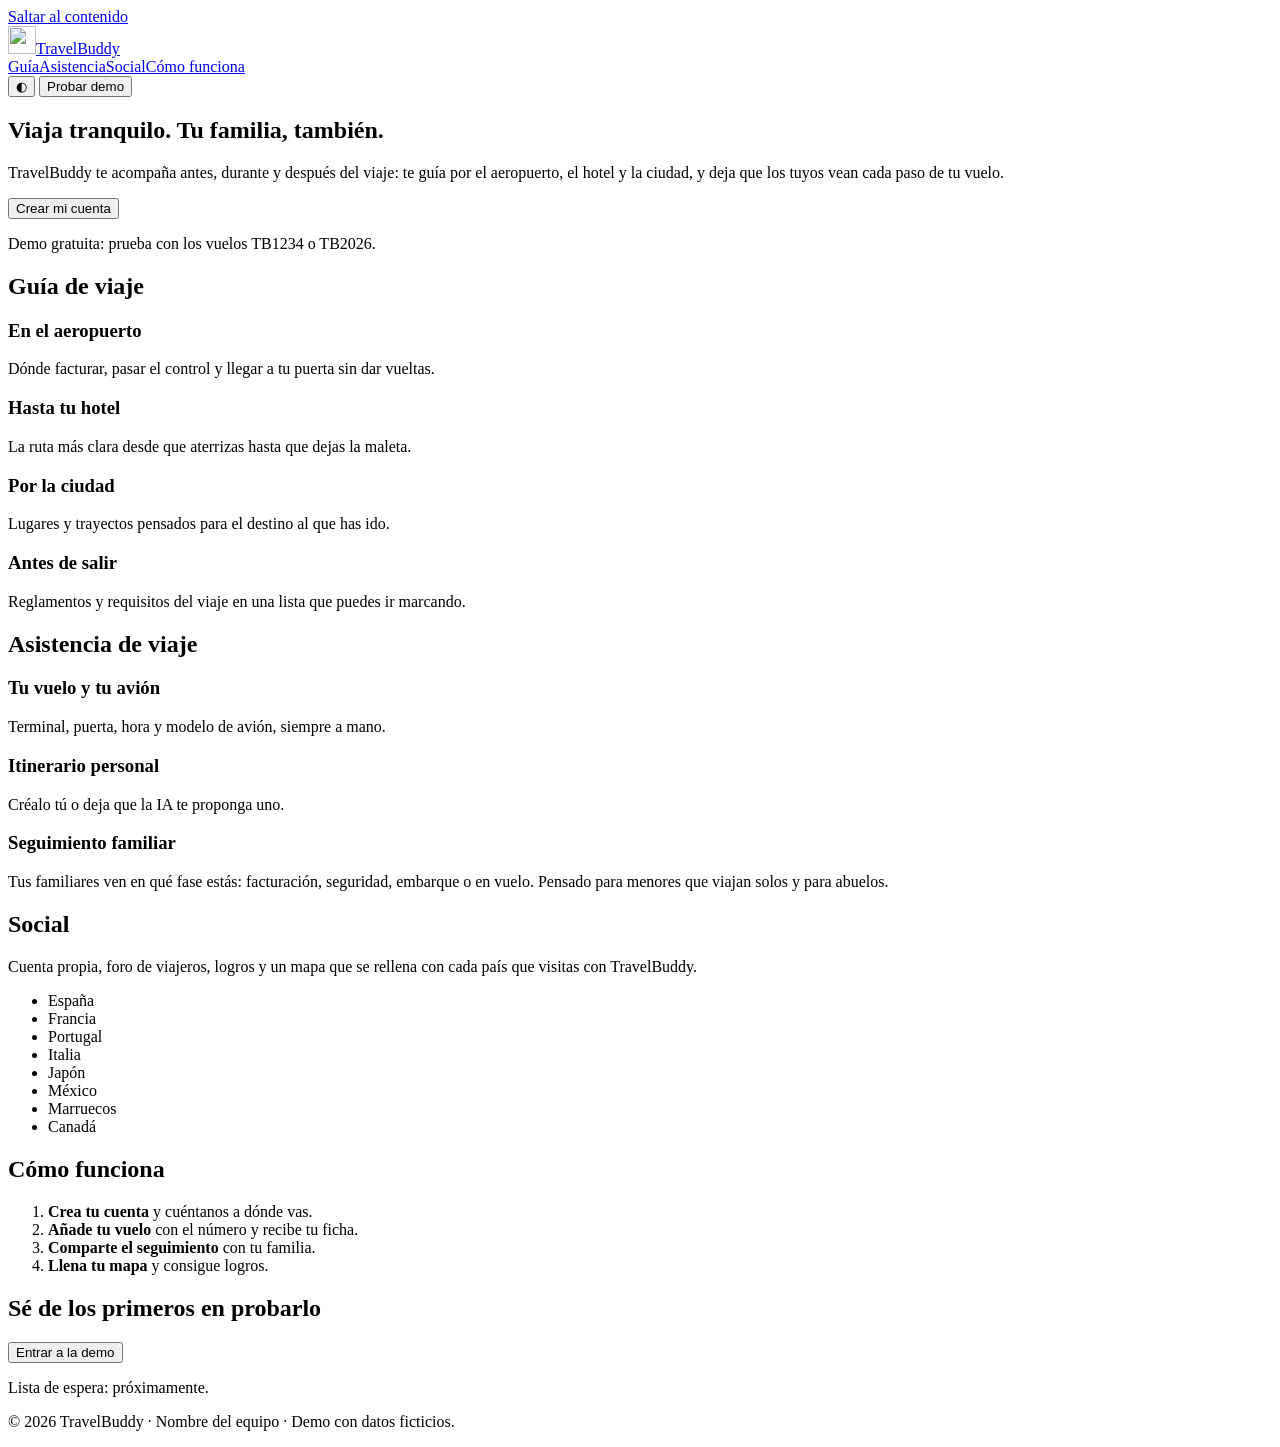
==== index.html @ 68ec6771 "Add files via upload" ====
<!DOCTYPE html>
<html lang="es">
<head>
<meta charset="utf-8">
<meta name="viewport" content="width=device-width, initial-scale=1">
<title>TravelBuddy · Tu asistente de viaje</title>
<meta name="description" content="TravelBuddy te guía en el aeropuerto, el hotel y la ciudad, y deja a tu familia seguir tu viaje en tiempo real.">
<meta property="og:title" content="TravelBuddy · Tu asistente de viaje">
<meta property="og:description" content="Guías, asistencia de vuelo, seguimiento familiar y una comunidad de viajeros.">
<meta property="og:type" content="website">
<!-- PROVISIONAL: añade og:image y og:url cuando tengas dominio -->
<link rel="icon" href="assets/favicon.svg" type="image/svg+xml">
<link rel="preconnect" href="https://fonts.googleapis.com">
<link rel="preconnect" href="https://fonts.gstatic.com" crossorigin>
<link href="https://fonts.googleapis.com/css2?family=Bricolage+Grotesque:wght@600;800&family=Figtree:wght@400;600&display=swap" rel="stylesheet">
<script>/* Tema antes de pintar: evita parpadeo */
(function(){var t;try{t=localStorage.getItem('tb_theme')}catch(e){}
if(!t)t=matchMedia('(prefers-color-scheme: dark)').matches?'dark':'light';
document.documentElement.dataset.theme=t})();</script>
<link rel="stylesheet" href="css/styles.css">
</head>
<body>
<a class="skip" href="#contenido">Saltar al contenido</a>
<header class="top">
  <a class="logo" href="#inicio" aria-label="TravelBuddy, inicio"><img src="assets/favicon.svg" alt="" width="28" height="28">TravelBuddy</a>
  <nav aria-label="Principal">
    <a href="#guia">Guía</a><a href="#asistencia">Asistencia</a><a href="#social">Social</a><a href="#como">Cómo funciona</a>
  </nav>
  <div class="tools">
    <button id="themeBtn" class="icon" type="button" aria-label="Cambiar a modo oscuro">◐</button>
    <button class="btn sm" type="button" data-open-app>Probar demo</button>
  </div>
</header>

<main id="contenido">
<!-- ============ LANDING ============ -->
<div id="landing">
  <section id="inicio" class="hero">
    <h1>Viaja tranquilo. <span class="prov" title="PROVISIONAL: sustituir eslogan">Tu familia, también.</span></h1>
    <p>TravelBuddy te acompaña antes, durante y después del viaje: te guía por el aeropuerto, el hotel y la ciudad, y deja que los tuyos vean cada paso de tu vuelo.</p>
    <button class="btn" type="button" data-open-app>Crear mi cuenta</button>
    <p class="note">Demo gratuita: prueba con los vuelos TB1234 o TB2026.</p>
  </section>

  <section id="guia" class="sec">
    <h2>Guía de viaje</h2>
    <div class="grid">
      <article><h3>En el aeropuerto</h3><p>Dónde facturar, pasar el control y llegar a tu puerta sin dar vueltas.</p></article>
      <article><h3>Hasta tu hotel</h3><p>La ruta más clara desde que aterrizas hasta que dejas la maleta.</p></article>
      <article><h3>Por la ciudad</h3><p>Lugares y trayectos pensados para el destino al que has ido.</p></article>
      <article><h3>Antes de salir</h3><p>Reglamentos y requisitos del viaje en una lista que puedes ir marcando.</p></article>
    </div>
  </section>

  <section id="asistencia" class="sec alt">
    <h2>Asistencia de viaje</h2>
    <div class="grid">
      <article><h3>Tu vuelo y tu avión</h3><p>Terminal, puerta, hora y modelo de avión, siempre a mano.</p></article>
      <article><h3>Itinerario personal</h3><p>Créalo tú o deja que la IA te proponga uno.</p></article>
      <article class="feat"><h3>Seguimiento familiar</h3><p>Tus familiares ven en qué fase estás: facturación, seguridad, embarque o en vuelo. Pensado para menores que viajan solos y para abuelos.</p></article>
    </div>
  </section>

  <section id="social" class="sec">
    <h2>Social</h2>
    <p class="lead">Cuenta propia, foro de viajeros, logros y un mapa que se rellena con cada país que visitas con TravelBuddy.</p>
    <ul class="map" aria-label="Vista previa del mapa de países visitados">
      <li class="on">España</li><li class="on">Francia</li><li class="on">Portugal</li><li>Italia</li><li>Japón</li><li>México</li><li>Marruecos</li><li>Canadá</li>
    </ul>
  </section>

  <section id="como" class="sec alt">
    <h2>Cómo funciona</h2>
    <ol class="steps">
      <li><b>Crea tu cuenta</b> y cuéntanos a dónde vas.</li>
      <li><b>Añade tu vuelo</b> con el número y recibe tu ficha.</li>
      <li><b>Comparte el seguimiento</b> con tu familia.</li>
      <li><b>Llena tu mapa</b> y consigue logros.</li>
    </ol>
  </section>

  <section class="sec cta">
    <h2>Sé de los primeros en probarlo</h2>
    <button class="btn" type="button" data-open-app>Entrar a la demo</button>
    <p class="note"><!-- PROVISIONAL: enlace a lista de espera -->Lista de espera: próximamente.</p>
  </section>
</div>

<!-- ============ DEMO APP ============ -->
<div id="app" hidden>
  <section id="auth" class="card narrow" aria-labelledby="authT">
    <h2 id="authT">Tu cuenta TravelBuddy</h2>
    <p class="warn" role="note">Demo: no uses contraseñas reales.</p>
    <div class="tabs" role="tablist">
      <button role="tab" id="tabReg" aria-selected="true" aria-controls="formReg">Registrarme</button>
      <button role="tab" id="tabLog" aria-selected="false" aria-controls="formLog" tabindex="-1">Iniciar sesión</button>
    </div>
    <form id="formReg" role="tabpanel" aria-labelledby="tabReg" novalidate>
      <label>Nombre<input name="name" autocomplete="name" required></label><small class="err" data-for="name"></small>
      <label>Correo<input name="email" type="email" autocomplete="email" required></label><small class="err" data-for="email"></small>
      <label>Contraseña (mín. 8)<input name="pass" type="password" autocomplete="new-password" required></label><small class="err" data-for="pass"></small>
      <label>Repite la contraseña<input name="pass2" type="password" autocomplete="new-password" required></label><small class="err" data-for="pass2"></small>
      <button class="btn" type="submit">Crear cuenta</button>
    </form>
    <form id="formLog" role="tabpanel" aria-labelledby="tabLog" hidden novalidate>
      <label>Correo<input name="email" type="email" autocomplete="email" required></label>
      <label>Contraseña<input name="pass" type="password" autocomplete="current-password" required></label>
      <small class="err" data-for="login" role="alert"></small>
      <button class="btn" type="submit">Entrar</button>
    </form>
  </section>

  <section id="dash" hidden aria-labelledby="hola">
    <h2 id="hola"></h2>
    <div class="tabs menu" role="tablist" aria-label="Menú principal">
      <button role="tab" aria-selected="true" data-p="guia">Guía de viaje</button>
      <button role="tab" aria-selected="false" data-p="asist">Asistencia</button>
      <button role="tab" aria-selected="false" data-p="soc">Social</button>
      <button role="tab" aria-selected="false" data-p="perf">Perfil</button>
    </div>

    <div class="card" data-panel="guia">
      <h3>Antes de salir</h3>
      <ul class="check">
        <li><label><input type="checkbox"> DNI o pasaporte en vigor</label></li>
        <li><label><input type="checkbox"> Revisar requisitos de entrada del destino</label></li>
        <li><label><input type="checkbox"> Tarjeta de embarque descargada</label></li>
        <li><label><input type="checkbox"> Líquidos en bolsa transparente (máx. 100 ml)</label></li>
      </ul>
      <p class="note">Guías de aeropuerto, hotel y ciudad: disponibles al añadir un vuelo.</p>
    </div>

    <div class="card" data-panel="asist" hidden>
      <h3>Introduce tu número de vuelo</h3>
      <form id="flightForm" class="inline" novalidate>
        <input id="flightNo" aria-label="Número de vuelo" placeholder="TB1234" autocomplete="off">
        <button class="btn" type="submit">Buscar</button>
      </form>
      <p class="note">Vuelo de demostración, datos ficticios.</p>
      <p id="flightErr" class="err" role="alert"></p>
      <div id="flightOut" hidden aria-live="polite">
        <div class="ficha" id="ficha"></div>
        <h4>Seguimiento en tiempo real (simulado)</h4>
        <ol class="timeline" id="timeline"></ol>
        <p id="family" class="feat-msg"></p>
        <h4>Itinerario</h4>
        <div class="inline"><button class="btn sm" id="aiBtn" type="button">Generar con IA (simulado)</button></div>
        <ul id="itin"></ul>
        <form id="itinForm" class="inline"><input id="itinIn" aria-label="Añadir actividad" placeholder="Añadir actividad a mano"><button class="btn sm" type="submit">Añadir</button></form>
      </div>
    </div>

    <div class="card" data-panel="soc" hidden>
      <h3>Logros</h3><ul id="ach"></ul>
      <h3>Tu mapa</h3><ul class="map" id="myMap"></ul>
      <p class="note">El foro estará disponible en la versión completa.</p>
    </div>

    <div class="card" data-panel="perf" hidden>
      <h3>Perfil</h3><p id="perfInfo"></p>
      <div class="inline"><button class="btn sm" id="tutAgain" type="button">Ver tutorial de nuevo</button><button class="btn sm ghost" id="logout" type="button">Cerrar sesión</button></div>
    </div>
  </section>
</div>
</main>

<dialog id="tut" aria-labelledby="tutT">
  <h2 id="tutT"></h2><p id="tutP"></p>
  <p class="note" id="tutProg" aria-live="polite"></p>
  <div class="inline"><button class="btn sm ghost" id="tutSkip" type="button">Saltar</button><button class="btn sm ghost" id="tutPrev" type="button">Anterior</button><button class="btn sm" id="tutNext" type="button">Siguiente</button></div>
</dialog>

<footer class="foot"><p>© 2026 TravelBuddy · <!-- PROVISIONAL --><span class="prov">Nombre del equipo</span> · Demo con datos ficticios.</p></footer>
<script src="js/flights.js"></script>
<script src="js/main.js"></script>
</body>
</html>
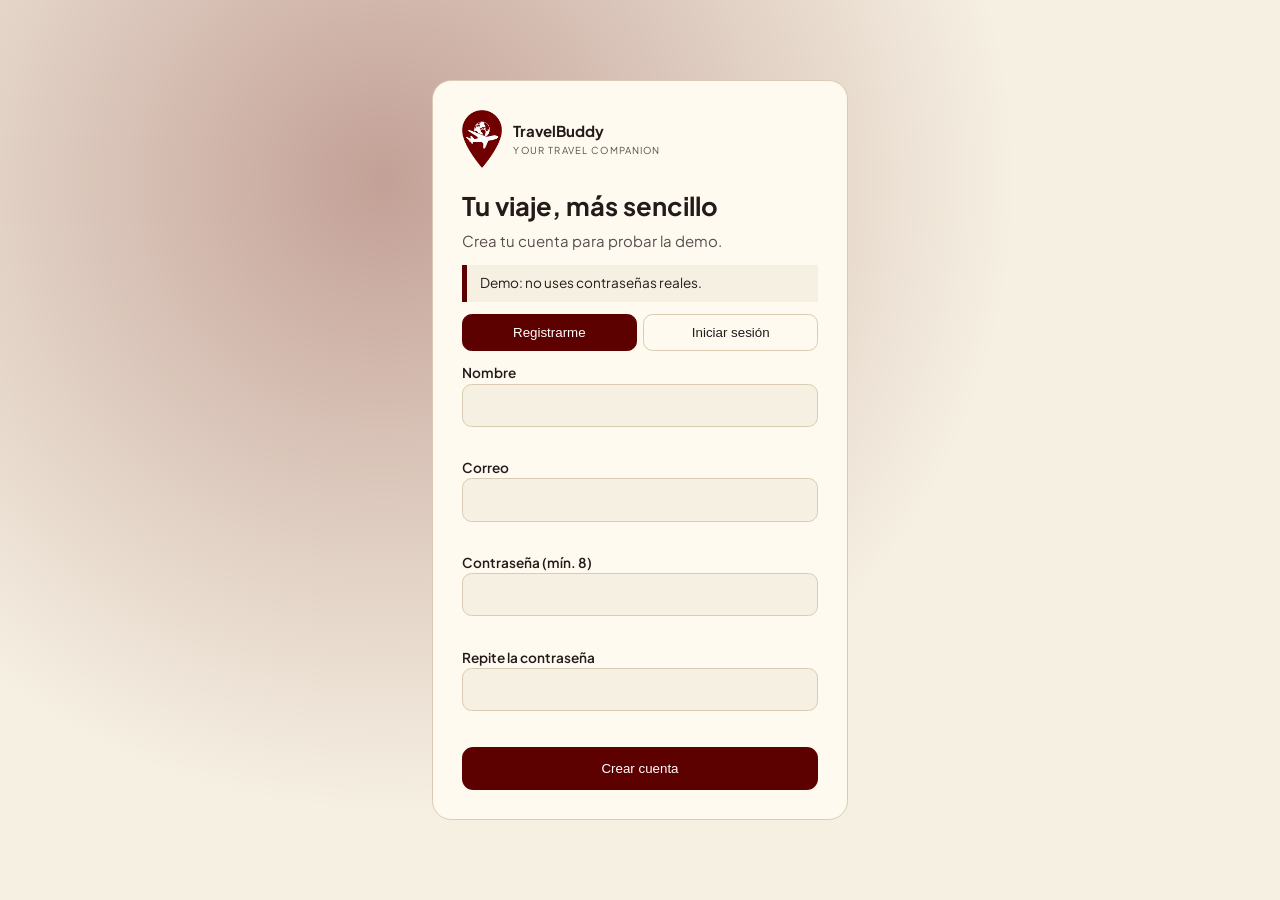
==== commit f8a9d3e6: "Add files via upload" ====
--- a/index.html
+++ b/index.html
@@ -3,174 +3,146 @@
 <head>
 <meta charset="utf-8">
 <meta name="viewport" content="width=device-width, initial-scale=1">
-<title>TravelBuddy · Tu asistente de viaje</title>
-<meta name="description" content="TravelBuddy te guía en el aeropuerto, el hotel y la ciudad, y deja a tu familia seguir tu viaje en tiempo real.">
-<meta property="og:title" content="TravelBuddy · Tu asistente de viaje">
-<meta property="og:description" content="Guías, asistencia de vuelo, seguimiento familiar y una comunidad de viajeros.">
+<title>TravelBuddy · Your travel companion</title>
+<meta name="description" content="TravelBuddy: guías, asistencia de vuelo, seguimiento familiar y comunidad de viajeros.">
+<meta property="og:title" content="TravelBuddy · Your travel companion">
+<meta property="og:description" content="Tu asistente de viaje: desde el aeropuerto hasta tu destino.">
 <meta property="og:type" content="website">
-<!-- PROVISIONAL: añade og:image y og:url cuando tengas dominio -->
-<link rel="icon" href="assets/favicon.svg" type="image/svg+xml">
-<link rel="preconnect" href="https://fonts.googleapis.com">
-<link rel="preconnect" href="https://fonts.gstatic.com" crossorigin>
-<link href="https://fonts.googleapis.com/css2?family=Bricolage+Grotesque:wght@600;800&family=Figtree:wght@400;600&display=swap" rel="stylesheet">
-<script>/* Tema antes de pintar: evita parpadeo */
-(function(){var t;try{t=localStorage.getItem('tb_theme')}catch(e){}
-if(!t)t=matchMedia('(prefers-color-scheme: dark)').matches?'dark':'light';
+<!-- PROVISIONAL: añade og:image y og:url cuando tengáis dominio -->
+<link rel="icon" href="assets/logo.png" type="image/png">
+<link rel="preconnect" href="https://fonts.googleapis.com"><link rel="preconnect" href="https://fonts.gstatic.com" crossorigin>
+<link href="https://fonts.googleapis.com/css2?family=Plus+Jakarta+Sans:wght@400;600;800&display=swap" rel="stylesheet">
+<script>(function(){var t;try{t=localStorage.getItem('tb_theme')}catch(e){}
+if(!t)t=matchMedia('(prefers-color-scheme: light)').matches?'light':'dark';
 document.documentElement.dataset.theme=t})();</script>
 <link rel="stylesheet" href="css/styles.css">
 </head>
 <body>
-<a class="skip" href="#contenido">Saltar al contenido</a>
-<header class="top">
-  <a class="logo" href="#inicio" aria-label="TravelBuddy, inicio"><img src="assets/favicon.svg" alt="" width="28" height="28">TravelBuddy</a>
-  <nav aria-label="Principal">
-    <a href="#guia">Guía</a><a href="#asistencia">Asistencia</a><a href="#social">Social</a><a href="#como">Cómo funciona</a>
-  </nav>
-  <div class="tools">
-    <button id="themeBtn" class="icon" type="button" aria-label="Cambiar a modo oscuro">◐</button>
-    <button class="btn sm" type="button" data-open-app>Probar demo</button>
-  </div>
-</header>
+<a class="skip" href="#main">Saltar al contenido</a>
 
-<main id="contenido">
-<!-- ============ LANDING ============ -->
-<div id="landing">
-  <section id="inicio" class="hero">
-    <h1>Viaja tranquilo. <span class="prov" title="PROVISIONAL: sustituir eslogan">Tu familia, también.</span></h1>
-    <p>TravelBuddy te acompaña antes, durante y después del viaje: te guía por el aeropuerto, el hotel y la ciudad, y deja que los tuyos vean cada paso de tu vuelo.</p>
-    <button class="btn" type="button" data-open-app>Crear mi cuenta</button>
-    <p class="note">Demo gratuita: prueba con los vuelos TB1234 o TB2026.</p>
-  </section>
-
-  <section id="guia" class="sec">
-    <h2>Guía de viaje</h2>
-    <div class="grid">
-      <article><h3>En el aeropuerto</h3><p>Dónde facturar, pasar el control y llegar a tu puerta sin dar vueltas.</p></article>
-      <article><h3>Hasta tu hotel</h3><p>La ruta más clara desde que aterrizas hasta que dejas la maleta.</p></article>
-      <article><h3>Por la ciudad</h3><p>Lugares y trayectos pensados para el destino al que has ido.</p></article>
-      <article><h3>Antes de salir</h3><p>Reglamentos y requisitos del viaje en una lista que puedes ir marcando.</p></article>
+<!-- ====== ACCESO ====== -->
+<div id="auth" class="authwrap">
+  <section class="authbox" aria-labelledby="authT">
+    <div class="brand"><img class="logo-img" src="assets/logo.png" alt="Logo de TravelBuddy" width="34" height="48"><div><b>TravelBuddy</b><small>YOUR TRAVEL COMPANION</small></div></div>
+    <h1 id="authT">Tu viaje, más sencillo</h1>
+    <p class="muted">Crea tu cuenta para probar la demo.</p>
+    <p class="warn" role="note">Demo: no uses contraseñas reales.</p>
+    <div class="tabs" role="tablist">
+      <button role="tab" id="tabReg" aria-selected="true">Registrarme</button>
+      <button role="tab" id="tabLog" aria-selected="false" tabindex="-1">Iniciar sesión</button>
     </div>
-  </section>
-
-  <section id="asistencia" class="sec alt">
-    <h2>Asistencia de viaje</h2>
-    <div class="grid">
-      <article><h3>Tu vuelo y tu avión</h3><p>Terminal, puerta, hora y modelo de avión, siempre a mano.</p></article>
-      <article><h3>Itinerario personal</h3><p>Créalo tú o deja que la IA te proponga uno.</p></article>
-      <article class="feat"><h3>Seguimiento familiar</h3><p>Tus familiares ven en qué fase estás: facturación, seguridad, embarque o en vuelo. Pensado para menores que viajan solos y para abuelos.</p></article>
-    </div>
-  </section>
-
-  <section id="social" class="sec">
-    <h2>Social</h2>
-    <p class="lead">Cuenta propia, foro de viajeros, logros y un mapa que se rellena con cada país que visitas con TravelBuddy.</p>
-    <ul class="map" aria-label="Vista previa del mapa de países visitados">
-      <li class="on">España</li><li class="on">Francia</li><li class="on">Portugal</li><li>Italia</li><li>Japón</li><li>México</li><li>Marruecos</li><li>Canadá</li>
-    </ul>
-  </section>
-
-  <section id="como" class="sec alt">
-    <h2>Cómo funciona</h2>
-    <ol class="steps">
-      <li><b>Crea tu cuenta</b> y cuéntanos a dónde vas.</li>
-      <li><b>Añade tu vuelo</b> con el número y recibe tu ficha.</li>
-      <li><b>Comparte el seguimiento</b> con tu familia.</li>
-      <li><b>Llena tu mapa</b> y consigue logros.</li>
-    </ol>
-  </section>
-
-  <section class="sec cta">
-    <h2>Sé de los primeros en probarlo</h2>
-    <button class="btn" type="button" data-open-app>Entrar a la demo</button>
-    <p class="note"><!-- PROVISIONAL: enlace a lista de espera -->Lista de espera: próximamente.</p>
+    <form id="formReg" novalidate>
+      <label>Nombre<input name="name" autocomplete="name"></label><small class="err" data-for="name"></small>
+      <label>Correo<input name="email" type="email" autocomplete="email"></label><small class="err" data-for="email"></small>
+      <label>Contraseña (mín. 8)<input name="pass" type="password" autocomplete="new-password"></label><small class="err" data-for="pass"></small>
+      <label>Repite la contraseña<input name="pass2" type="password" autocomplete="new-password"></label><small class="err" data-for="pass2"></small>
+      <button class="btn full" type="submit">Crear cuenta</button>
+    </form>
+    <form id="formLog" hidden novalidate>
+      <label>Correo<input name="email" type="email" autocomplete="email"></label>
+      <label>Contraseña<input name="pass" type="password" autocomplete="current-password"></label>
+      <small class="err" data-for="login" role="alert"></small>
+      <button class="btn full" type="submit">Entrar</button>
+    </form>
   </section>
 </div>
 
-<!-- ============ DEMO APP ============ -->
-<div id="app" hidden>
-  <section id="auth" class="card narrow" aria-labelledby="authT">
-    <h2 id="authT">Tu cuenta TravelBuddy</h2>
-    <p class="warn" role="note">Demo: no uses contraseñas reales.</p>
-    <div class="tabs" role="tablist">
-      <button role="tab" id="tabReg" aria-selected="true" aria-controls="formReg">Registrarme</button>
-      <button role="tab" id="tabLog" aria-selected="false" aria-controls="formLog" tabindex="-1">Iniciar sesión</button>
-    </div>
-    <form id="formReg" role="tabpanel" aria-labelledby="tabReg" novalidate>
-      <label>Nombre<input name="name" autocomplete="name" required></label><small class="err" data-for="name"></small>
-      <label>Correo<input name="email" type="email" autocomplete="email" required></label><small class="err" data-for="email"></small>
-      <label>Contraseña (mín. 8)<input name="pass" type="password" autocomplete="new-password" required></label><small class="err" data-for="pass"></small>
-      <label>Repite la contraseña<input name="pass2" type="password" autocomplete="new-password" required></label><small class="err" data-for="pass2"></small>
-      <button class="btn" type="submit">Crear cuenta</button>
-    </form>
-    <form id="formLog" role="tabpanel" aria-labelledby="tabLog" hidden novalidate>
-      <label>Correo<input name="email" type="email" autocomplete="email" required></label>
-      <label>Contraseña<input name="pass" type="password" autocomplete="current-password" required></label>
-      <small class="err" data-for="login" role="alert"></small>
-      <button class="btn" type="submit">Entrar</button>
-    </form>
-  </section>
+<!-- ====== APP ====== -->
+<div id="shell" class="shell" hidden>
+  <aside class="side">
+    <div class="brand"><img class="logo-img" src="assets/logo.png" alt="Logo de TravelBuddy" width="34" height="48"><div><b>TravelBuddy</b><small>YOUR TRAVEL COMPANION</small></div></div>
+    <nav aria-label="Menú principal">
+      <button data-go="home" class="on">⌂ Inicio</button>
+      <button data-go="guia">✦ Guía</button>
+      <button data-go="viaje">✈ Mi viaje</button>
+      <button data-go="social">♧ Social</button>
+      <button data-go="perfil">◉ Perfil</button>
+    </nav>
+    <div class="sidecard"><span class="big">✦</span><b>Tu viaje, más sencillo</b><p>Guías, asistencia y experiencias para disfrutar cada destino.</p></div>
+  </aside>
 
-  <section id="dash" hidden aria-labelledby="hola">
-    <h2 id="hola"></h2>
-    <div class="tabs menu" role="tablist" aria-label="Menú principal">
-      <button role="tab" aria-selected="true" data-p="guia">Guía de viaje</button>
-      <button role="tab" aria-selected="false" data-p="asist">Asistencia</button>
-      <button role="tab" aria-selected="false" data-p="soc">Social</button>
-      <button role="tab" aria-selected="false" data-p="perf">Perfil</button>
-    </div>
+  <main id="main" class="main">
+    <header class="bar">
+      <div><small class="kicker">TU COMPAÑERO DE VIAJE</small><h1 id="hola">Hola, viajero</h1><p class="muted">Todo lo que necesitas para tu próximo viaje, en un solo lugar.</p></div>
+      <div class="tools"><button id="themeBtn" class="sq" type="button" aria-label="Cambiar tema">◐</button><span id="avatar" class="avatar" aria-hidden="true">TB</span></div>
+    </header>
 
-    <div class="card" data-panel="guia">
-      <h3>Antes de salir</h3>
-      <ul class="check">
-        <li><label><input type="checkbox"> DNI o pasaporte en vigor</label></li>
-        <li><label><input type="checkbox"> Revisar requisitos de entrada del destino</label></li>
-        <li><label><input type="checkbox"> Tarjeta de embarque descargada</label></li>
-        <li><label><input type="checkbox"> Líquidos en bolsa transparente (máx. 100 ml)</label></li>
-      </ul>
-      <p class="note">Guías de aeropuerto, hotel y ciudad: disponibles al añadir un vuelo.</p>
-    </div>
+    <section data-page="home">
+      <div class="hero">
+        <div class="hero-t">
+          <span class="chip">✦ DESCUBRE TRAVELBUDDY</span>
+          <h2>Tu próximo viaje empieza aquí.</h2>
+          <p>Organiza, descubre y disfruta. Te acompañamos en cada etapa de tu aventura, desde el aeropuerto hasta tu destino.</p>
+          <div class="row"><button class="btn white" data-go="guia">Explorar guía →</button><button class="btn outline" data-go="viaje">Ver mi viaje</button></div>
+        </div>
+        <div class="hero-img" role="img" aria-label="Ilustración de un destino de viaje"><span class="tag">PARÍS · FRANCIA</span></div>
+      </div>
+      <h3 class="sub">Explora TravelBuddy</h3><p class="muted">Todo lo que necesitas para viajar con tranquilidad.</p>
+      <div class="cards4">
+        <button class="mini" data-go="guia"><i>✦</i><b>Guía de viaje <em>↗</em></b><span>Aeropuertos, hoteles, documentación y destinos.</span></button>
+        <button class="mini" data-go="viaje"><i>✈</i><b>Asistencia <em>↗</em></b><span>Información de vuelo, avión y seguimiento familiar.</span></button>
+        <button class="mini" data-go="social"><i>♧</i><b>Comunidad <em>↗</em></b><span>Comparte tus experiencias y consigue logros.</span></button>
+        <button class="mini" data-go="perfil"><i>⚙</i><b>Configuración <em>↗</em></b><span>Tu cuenta, el tutorial y el tema de la aplicación.</span></button>
+      </div>
+      <div class="banner"><span class="big">✦</span><div><b>Tu compañero de viaje</b><p>TravelBuddy te acompaña antes, durante y después de cada aventura.</p></div></div>
+    </section>
 
-    <div class="card" data-panel="asist" hidden>
-      <h3>Introduce tu número de vuelo</h3>
-      <form id="flightForm" class="inline" novalidate>
-        <input id="flightNo" aria-label="Número de vuelo" placeholder="TB1234" autocomplete="off">
-        <button class="btn" type="submit">Buscar</button>
-      </form>
-      <p class="note">Vuelo de demostración, datos ficticios.</p>
-      <p id="flightErr" class="err" role="alert"></p>
+    <section data-page="guia" hidden>
+      <div class="cards2">
+        <article class="panel"><h3>Antes de salir</h3><ul class="check">
+          <li><label><input type="checkbox"> DNI o pasaporte en vigor</label></li>
+          <li><label><input type="checkbox"> Requisitos de entrada del destino</label></li>
+          <li><label><input type="checkbox"> Tarjeta de embarque descargada</label></li>
+          <li><label><input type="checkbox"> Líquidos en bolsa transparente (máx. 100 ml)</label></li></ul></article>
+        <article class="panel"><h3>En el aeropuerto</h3><p class="muted">Facturación, control de seguridad y puerta de embarque paso a paso. Añade tu vuelo en <b>Mi viaje</b> para ver tu terminal y puerta.</p></article>
+        <article class="panel"><h3>Hasta tu hotel</h3><p class="muted">La ruta más clara desde que aterrizas hasta que dejas la maleta.</p></article>
+        <article class="panel"><h3>Por la ciudad</h3><p class="muted">Lugares y trayectos pensados para tu destino.</p></article>
+      </div>
+    </section>
+
+    <section data-page="viaje" hidden>
+      <article class="panel">
+        <h3>Introduce tu número de vuelo</h3>
+        <form id="flightForm" class="row" novalidate>
+          <input id="flightNo" aria-label="Número de vuelo" placeholder="Ej.: TB1234" autocomplete="off">
+          <button class="btn" type="submit">Buscar</button>
+        </form>
+        <p class="muted sm">Vuelo de demostración, datos ficticios. Prueba TB1234 o TB2026.</p>
+        <p id="flightErr" class="err" role="alert"></p>
+      </article>
       <div id="flightOut" hidden aria-live="polite">
-        <div class="ficha" id="ficha"></div>
-        <h4>Seguimiento en tiempo real (simulado)</h4>
-        <ol class="timeline" id="timeline"></ol>
-        <p id="family" class="feat-msg"></p>
-        <h4>Itinerario</h4>
-        <div class="inline"><button class="btn sm" id="aiBtn" type="button">Generar con IA (simulado)</button></div>
-        <ul id="itin"></ul>
-        <form id="itinForm" class="inline"><input id="itinIn" aria-label="Añadir actividad" placeholder="Añadir actividad a mano"><button class="btn sm" type="submit">Añadir</button></form>
+        <article class="panel"><div class="ficha" id="ficha"></div></article>
+        <div class="cards2">
+          <article class="panel"><h3>Seguimiento en tiempo real</h3><ol class="timeline" id="timeline"></ol><p id="family" class="famsg"></p></article>
+          <article class="panel"><h3>Itinerario</h3>
+            <div class="row"><button class="btn sm" id="aiBtn" type="button">Generar con IA (simulado)</button></div>
+            <ul id="itin"></ul>
+            <form id="itinForm" class="row"><input id="itinIn" aria-label="Añadir actividad" placeholder="Añadir actividad a mano"><button class="btn sm outline" type="submit">Añadir</button></form></article>
+        </div>
       </div>
-    </div>
+    </section>
 
-    <div class="card" data-panel="soc" hidden>
-      <h3>Logros</h3><ul id="ach"></ul>
-      <h3>Tu mapa</h3><ul class="map" id="myMap"></ul>
-      <p class="note">El foro estará disponible en la versión completa.</p>
-    </div>
+    <section data-page="social" hidden>
+      <div class="cards2">
+        <article class="panel"><h3>Logros</h3><ul id="ach" class="plain"></ul></article>
+        <article class="panel"><h3>Tu mapa de países</h3><ul class="map" id="myMap"></ul></article>
+        <article class="panel"><h3>Foro</h3><p class="muted">Próximamente: comparte consejos con otros viajeros.</p></article>
+      </div>
+    </section>
 
-    <div class="card" data-panel="perf" hidden>
-      <h3>Perfil</h3><p id="perfInfo"></p>
-      <div class="inline"><button class="btn sm" id="tutAgain" type="button">Ver tutorial de nuevo</button><button class="btn sm ghost" id="logout" type="button">Cerrar sesión</button></div>
-    </div>
-  </section>
+    <section data-page="perfil" hidden>
+      <article class="panel"><h3>Tu perfil</h3><p id="perfInfo" class="muted"></p>
+        <div class="row"><button class="btn sm" id="tutAgain" type="button">Ver tutorial de nuevo</button><button class="btn sm outline" id="logout" type="button">Cerrar sesión</button></div></article>
+    </section>
+
+    <footer class="foot">TRAVELBUDDY · YOUR TRAVEL COMPANION · PROTOTIPO DE PRESENTACIÓN · <span class="prov">Nombre del equipo</span></footer>
+  </main>
 </div>
-</main>
 
 <dialog id="tut" aria-labelledby="tutT">
-  <h2 id="tutT"></h2><p id="tutP"></p>
-  <p class="note" id="tutProg" aria-live="polite"></p>
-  <div class="inline"><button class="btn sm ghost" id="tutSkip" type="button">Saltar</button><button class="btn sm ghost" id="tutPrev" type="button">Anterior</button><button class="btn sm" id="tutNext" type="button">Siguiente</button></div>
+  <h2 id="tutT"></h2><p id="tutP"></p><p class="muted sm" id="tutProg" aria-live="polite"></p>
+  <div class="row"><button class="btn sm outline" id="tutSkip" type="button">Saltar</button><button class="btn sm outline" id="tutPrev" type="button">Anterior</button><button class="btn sm" id="tutNext" type="button">Siguiente</button></div>
 </dialog>
-
-<footer class="foot"><p>© 2026 TravelBuddy · <!-- PROVISIONAL --><span class="prov">Nombre del equipo</span> · Demo con datos ficticios.</p></footer>
 <script src="js/flights.js"></script>
 <script src="js/main.js"></script>
 </body>
--- a/css/styles.css
+++ b/css/styles.css
@@ -0,0 +1,80 @@
+/* TravelBuddy · estilo de aplicación de escritorio. Marca: #5d0000 / #223052 */
+:root{--bg:#f6f0e2;--side:#efe7d3;--card:#fffaf0;--line:#d9ccb2;--text:#241a1a;--muted:#5a4e4e;--brand:#5d0000;--brand2:#7a1f2e;--navy:#223052;--accent:#5d0000;--on:#fff}
+[data-theme=dark]{--bg:#0d1427;--side:#101a30;--card:#15213b;--line:#25324f;--text:#f3ecdf;--muted:#aab3c5;--accent:#f0a8a8}
+*{box-sizing:border-box}
+body{margin:0;background:var(--bg);color:var(--text);font:15px/1.5 'Plus Jakarta Sans',system-ui,sans-serif}
+h1,h2,h3,p{margin:0}
+.muted{color:var(--muted)}.sm{font-size:.85rem}
+:focus-visible{outline:3px solid var(--accent);outline-offset:2px}
+.skip{position:absolute;left:-999px}.skip:focus{left:8px;top:8px;background:var(--card);padding:.5rem;z-index:9}
+[hidden]{display:none!important}
+.brand{display:flex;gap:.7rem;align-items:center}.brand small{display:block;font-size:.6rem;letter-spacing:.12em;color:var(--muted)}
+.logo-img{height:3rem;width:auto}
+.authbox .logo-img{height:3.6rem}
+.logo-i{display:grid;place-items:center;width:2.8rem;height:2.8rem;border-radius:.8rem;background:linear-gradient(135deg,var(--brand2),var(--brand));color:#fff;font-size:1.3rem}
+.shell{display:grid;grid-template-columns:244px 1fr;min-height:100vh}
+.side{background:var(--side);border-right:1px solid var(--line);padding:1.1rem .8rem;display:flex;flex-direction:column;gap:1.4rem;position:sticky;top:0;height:100vh}
+.side nav{display:flex;flex-direction:column;gap:.3rem}
+.side nav button{all:unset;cursor:pointer;padding:.9rem 1rem;border-radius:.7rem;color:var(--muted);font-weight:600}
+.side nav button:hover{background:var(--card)}
+.side nav button.on{background:linear-gradient(90deg,var(--brand2),var(--brand));color:#fff}
+.side nav button:focus-visible{outline:3px solid var(--accent)}
+.sidecard{margin-top:auto;background:var(--card);border:1px solid var(--line);border-radius:1rem;padding:1rem;font-size:.85rem}
+.sidecard p{color:var(--muted);margin-top:.3rem}.big{display:block;font-size:1.3rem;margin-bottom:.6rem}
+.main{padding:1.2rem 2rem 2rem;max-width:1100px;width:100%;margin:auto}
+.bar{display:flex;justify-content:space-between;align-items:flex-start;margin-bottom:1.2rem}
+.kicker{font-size:.65rem;letter-spacing:.15em;font-weight:800}
+.bar h1{font-size:1.8rem;font-weight:800}
+.tools{display:flex;gap:.6rem;align-items:center}
+.sq{width:2.6rem;height:2.6rem;border-radius:.7rem;border:1px solid var(--line);background:var(--card);color:var(--text);cursor:pointer;font-size:1.1rem}
+.avatar{display:grid;place-items:center;width:2.6rem;height:2.6rem;border-radius:50%;background:#f1d9d9;color:var(--brand);font-weight:800}
+.hero{display:grid;grid-template-columns:1.1fr 1fr;border-radius:1.2rem;overflow:hidden;background:linear-gradient(120deg,var(--brand2),var(--brand));color:#fff;min-height:21rem}
+.hero-t{padding:2rem;display:flex;flex-direction:column;gap:1rem;justify-content:center}
+.hero h2{font-size:clamp(1.8rem,3.5vw,2.8rem);line-height:1.1;font-weight:800}
+.hero p{max-width:30rem;opacity:.95}
+.chip{align-self:flex-start;font-size:.65rem;font-weight:800;letter-spacing:.1em;padding:.4rem .8rem;border:1px solid #ffffff55;border-radius:2rem;background:#00000022}
+.hero-img{position:relative;background:url(../assets/hero.jpg) center/cover,linear-gradient(180deg,#34406b 0%,#a8627a 60%,#e0a58f 100%)}
+.tag{position:absolute;right:1rem;bottom:1rem;background:#000a;padding:.3rem .7rem;border-radius:.4rem;font-size:.7rem;letter-spacing:.08em}
+.row{display:flex;gap:.6rem;flex-wrap:wrap;align-items:center;margin-top:.6rem}.row input{flex:1;min-width:10rem}
+.btn{border:2px solid var(--brand);background:var(--brand);color:#fff;border-radius:.7rem;padding:.75rem 1.2rem;font:700 .95rem inherit;cursor:pointer}
+[data-theme=dark] .btn:not(.white){border-color:var(--accent)}
+.btn:hover{filter:brightness(1.25)}.btn.sm{padding:.5rem .9rem}.btn.full{width:100%;margin-top:1rem}
+.btn.white{background:#fff;color:var(--brand);border-color:#fff}
+.btn.outline{background:transparent;color:inherit;border-color:#ffffff88}
+.panel .btn.outline,dialog .btn.outline,.authbox .btn.outline{color:var(--accent);border-color:var(--accent)}
+.sub{margin-top:1.8rem;font-size:1.25rem}
+.cards4{display:grid;grid-template-columns:repeat(auto-fit,minmax(14rem,1fr));gap:1rem;margin:1rem 0}
+.mini{all:unset;box-sizing:border-box;cursor:pointer;background:var(--card);border:1px solid var(--line);border-radius:1rem;padding:1.1rem;display:flex;flex-direction:column;gap:.5rem}
+.mini:hover{border-color:var(--accent)}.mini:focus-visible{outline:3px solid var(--accent)}
+.mini i{font-style:normal;display:grid;place-items:center;width:2.8rem;height:2.8rem;border-radius:.8rem;background:#5d000033;color:var(--accent);font-size:1.1rem}
+.mini b{display:flex;justify-content:space-between}.mini em{font-style:normal;opacity:.7}.mini span{color:var(--muted);font-size:.85rem}
+.banner{display:flex;gap:1rem;align-items:center;background:linear-gradient(90deg,var(--brand2),var(--brand));color:#fff;border-radius:1rem;padding:1.2rem}.banner .big{margin:0}.banner p{font-size:.85rem;opacity:.9}
+.cards2{display:grid;grid-template-columns:repeat(auto-fit,minmax(20rem,1fr));gap:1rem}
+.panel{background:var(--card);border:1px solid var(--line);border-radius:1rem;padding:1.3rem;margin-bottom:1rem}.cards2 .panel{margin:0}
+.panel h3{margin-bottom:.6rem}
+.check,.plain{list-style:none;padding:0;margin:0}.check li,.plain li{padding:.3rem 0}
+.ficha{display:grid;grid-template-columns:repeat(auto-fit,minmax(9rem,1fr));gap:.7rem}
+.ficha div{background:var(--bg);border:1px solid var(--line);padding:.7rem;border-radius:.7rem}.ficha b{display:block;font-size:.7rem;color:var(--muted)}
+.timeline{list-style:none;padding:0;margin:.5rem 0 1rem .4rem;border-left:4px solid var(--line)}
+.timeline li{position:relative;padding:.4rem 0 .4rem 1.1rem;color:var(--muted)}
+.timeline li::before{content:'';position:absolute;left:-.85rem;top:.8rem;width:.85rem;height:.85rem;border-radius:50%;background:var(--line)}
+.timeline .done{color:var(--text)}.timeline .done::before{background:var(--brand)}
+.timeline .now{color:var(--accent);font-weight:800}.timeline .now::before{background:var(--accent);box-shadow:0 0 0 4px var(--bg)}
+.famsg{border-left:5px solid var(--brand);background:var(--bg);padding:.7rem .9rem;border-radius:.5rem}
+.map{list-style:none;padding:0;display:flex;flex-wrap:wrap;gap:.5rem;margin:0}
+.map li{padding:.4rem .9rem;border:1px dashed var(--line);border-radius:2rem;color:var(--muted)}
+.map li.on{background:var(--brand);border:1px solid var(--brand);color:#fff;font-weight:700}
+.foot{margin-top:2rem;text-align:center;font-size:.65rem;letter-spacing:.12em;color:var(--muted)}.prov{border-bottom:2px dotted var(--accent)}
+.authwrap{min-height:100vh;display:grid;place-items:center;padding:1rem;background:radial-gradient(circle at 30% 20%,#5d000055,transparent 55%),var(--bg)}
+.authbox{width:100%;max-width:26rem;background:var(--card);border:1px solid var(--line);border-radius:1.2rem;padding:1.8rem}
+.authbox h1{font-size:1.6rem;margin:1.2rem 0 .3rem}
+.warn{background:var(--bg);border-left:5px solid var(--brand);padding:.5rem .8rem;margin:.8rem 0;font-size:.85rem}
+.tabs{display:flex;gap:.4rem;margin:.8rem 0}
+.tabs button{flex:1;padding:.6rem;border:1px solid var(--line);background:none;color:var(--text);border-radius:.6rem;font:700 .9rem inherit;cursor:pointer}
+.tabs [aria-selected=true]{background:var(--brand);border-color:var(--brand);color:#fff}
+label{display:block;margin:.7rem 0 .15rem;font-weight:600;font-size:.85rem}
+input:not([type=checkbox]){width:100%;padding:.65rem .8rem;border:1px solid var(--line);border-radius:.6rem;background:var(--bg);color:var(--text);font:inherit}
+.err{display:block;min-height:1.1rem;color:#b00020}[data-theme=dark] .err{color:#ff9aa8}
+dialog{border:2px solid var(--brand);border-radius:1.2rem;background:var(--card);color:var(--text);max-width:28rem;padding:1.6rem}dialog::backdrop{background:#000a}dialog h2{margin-bottom:.5rem}
+@media(max-width:860px){.shell{grid-template-columns:1fr}.side{position:static;height:auto}.side nav{flex-direction:row;flex-wrap:wrap}.sidecard{display:none}.hero{grid-template-columns:1fr}.hero-img{min-height:11rem}.main{padding:1rem}}
+@media(prefers-reduced-motion:reduce){*{animation:none!important;transition:none!important}}
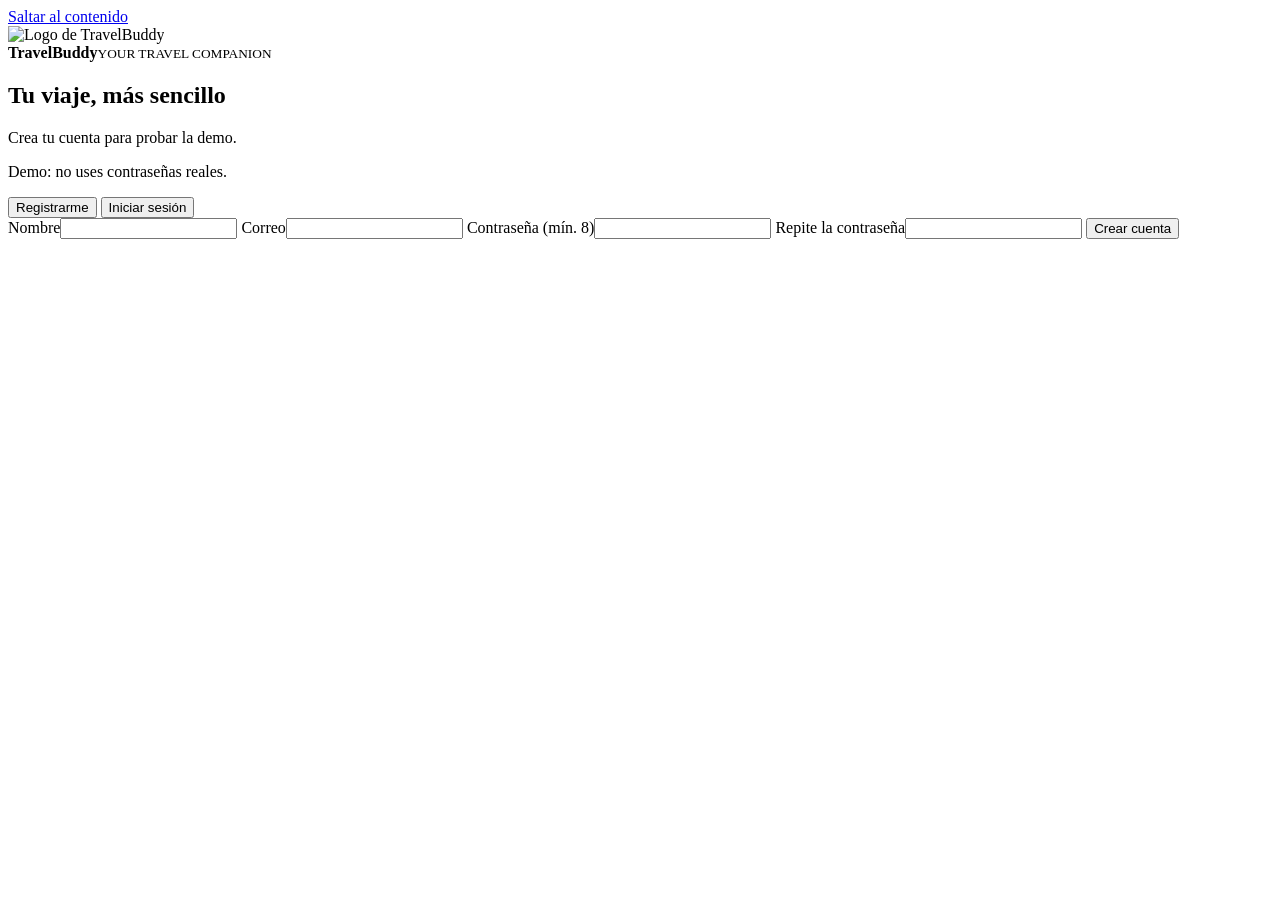
==== commit 94133591: "Add files via upload" ====
--- a/index.html
+++ b/index.html
@@ -4,7 +4,7 @@
 <meta charset="utf-8">
 <meta name="viewport" content="width=device-width, initial-scale=1">
 <title>TravelBuddy · Your travel companion</title>
-<meta name="description" content="TravelBuddy: guías, asistencia de vuelo, seguimiento familiar y comunidad de viajeros.">
+<meta name="description" content="TravelBuddy: guías, asistencia de vuelo, mapa del aeropuerto, seguimiento familiar y comunidad de viajeros.">
 <meta property="og:title" content="TravelBuddy · Your travel companion">
 <meta property="og:description" content="Tu asistente de viaje: desde el aeropuerto hasta tu destino.">
 <meta property="og:type" content="website">
@@ -20,7 +20,6 @@
 <body>
 <a class="skip" href="#main">Saltar al contenido</a>
 
-<!-- ====== ACCESO ====== -->
 <div id="auth" class="authwrap">
   <section class="authbox" aria-labelledby="authT">
     <div class="brand"><img class="logo-img" src="assets/logo.png" alt="Logo de TravelBuddy" width="34" height="48"><div><b>TravelBuddy</b><small>YOUR TRAVEL COMPANION</small></div></div>
@@ -47,7 +46,6 @@
   </section>
 </div>
 
-<!-- ====== APP ====== -->
 <div id="shell" class="shell" hidden>
   <aside class="side">
     <div class="brand"><img class="logo-img" src="assets/logo.png" alt="Logo de TravelBuddy" width="34" height="48"><div><b>TravelBuddy</b><small>YOUR TRAVEL COMPANION</small></div></div>
@@ -55,6 +53,7 @@
       <button data-go="home" class="on">⌂ Inicio</button>
       <button data-go="guia">✦ Guía</button>
       <button data-go="viaje">✈ Mi viaje</button>
+      <button data-go="mapa">⌖ Mapa</button>
       <button data-go="social">♧ Social</button>
       <button data-go="perfil">◉ Perfil</button>
     </nav>
@@ -80,11 +79,10 @@
       <h3 class="sub">Explora TravelBuddy</h3><p class="muted">Todo lo que necesitas para viajar con tranquilidad.</p>
       <div class="cards4">
         <button class="mini" data-go="guia"><i>✦</i><b>Guía de viaje <em>↗</em></b><span>Aeropuertos, hoteles, documentación y destinos.</span></button>
-        <button class="mini" data-go="viaje"><i>✈</i><b>Asistencia <em>↗</em></b><span>Información de vuelo, avión y seguimiento familiar.</span></button>
-        <button class="mini" data-go="social"><i>♧</i><b>Comunidad <em>↗</em></b><span>Comparte tus experiencias y consigue logros.</span></button>
-        <button class="mini" data-go="perfil"><i>⚙</i><b>Configuración <em>↗</em></b><span>Tu cuenta, el tutorial y el tema de la aplicación.</span></button>
+        <button class="mini" data-go="viaje"><i>✈</i><b>Mi viaje <em>↗</em></b><span>Vuelo, avión, itinerario y seguimiento familiar.</span></button>
+        <button class="mini" data-go="mapa"><i>⌖</i><b>Mapa <em>↗</em></b><span>Recorre el aeropuerto en 2D y en 3D.</span></button>
+        <button class="mini" data-go="social"><i>♧</i><b>Social <em>↗</em></b><span>Logros, foro y tu mapamundi.</span></button>
       </div>
-      <div class="banner"><span class="big">✦</span><div><b>Tu compañero de viaje</b><p>TravelBuddy te acompaña antes, durante y después de cada aventura.</p></div></div>
     </section>
 
     <section data-page="guia" hidden>
@@ -94,9 +92,9 @@
           <li><label><input type="checkbox"> Requisitos de entrada del destino</label></li>
           <li><label><input type="checkbox"> Tarjeta de embarque descargada</label></li>
           <li><label><input type="checkbox"> Líquidos en bolsa transparente (máx. 100 ml)</label></li></ul></article>
-        <article class="panel"><h3>En el aeropuerto</h3><p class="muted">Facturación, control de seguridad y puerta de embarque paso a paso. Añade tu vuelo en <b>Mi viaje</b> para ver tu terminal y puerta.</p></article>
+        <article class="panel"><h3>En el aeropuerto</h3><p class="muted">Facturación, seguridad y puerta paso a paso. Míralo en la pestaña <b>Mapa</b>.</p></article>
         <article class="panel"><h3>Hasta tu hotel</h3><p class="muted">La ruta más clara desde que aterrizas hasta que dejas la maleta.</p></article>
-        <article class="panel"><h3>Por la ciudad</h3><p class="muted">Lugares y trayectos pensados para tu destino.</p></article>
+        <article class="panel"><h3>Por la ciudad</h3><p class="muted">Sitios, actividades y comida de tu destino en el itinerario de <b>Mi viaje</b>.</p></article>
       </div>
     </section>
 
@@ -111,22 +109,47 @@
         <p id="flightErr" class="err" role="alert"></p>
       </article>
       <div id="flightOut" hidden aria-live="polite">
-        <article class="panel"><div class="ficha" id="ficha"></div></article>
+        <article class="panel"><div class="ficha" id="ficha"></div>
+          <button class="btn sm outline" id="detBtn" type="button" aria-expanded="false" aria-controls="det">Detalles de la aeronave</button>
+          <div id="det" class="ficha det" hidden></div></article>
         <div class="cards2">
           <article class="panel"><h3>Seguimiento en tiempo real</h3><ol class="timeline" id="timeline"></ol><p id="family" class="famsg"></p></article>
-          <article class="panel"><h3>Itinerario</h3>
+          <article class="panel"><h3>Itinerario del viaje</h3>
             <div class="row"><button class="btn sm" id="aiBtn" type="button">Generar con IA (simulado)</button></div>
-            <ul id="itin"></ul>
-            <form id="itinForm" class="row"><input id="itinIn" aria-label="Añadir actividad" placeholder="Añadir actividad a mano"><button class="btn sm outline" type="submit">Añadir</button></form></article>
+            <div id="itin" aria-live="polite"></div>
+            <form id="itinForm" class="row"><select id="itinB" aria-label="Momento del día"><option>Mañana</option><option>Tarde</option><option>Noche</option></select><input id="itinIn" aria-label="Añadir actividad" placeholder="Añadir actividad a mano"><button class="btn sm outline" type="submit">Añadir</button></form></article>
         </div>
       </div>
     </section>
 
+    <section data-page="mapa" hidden>
+      <div id="notes" class="notes" role="status" aria-live="polite"></div>
+      <div class="infobar" id="info"></div>
+      <div class="row seg" role="group" aria-label="Tipo de mapa">
+        <button class="btn sm" id="b2d" aria-pressed="true">Mapa 2D</button><button class="btn sm outline" id="b3d" aria-pressed="false">Vista 3D interior</button>
+      </div>
+      <article class="panel" id="v2d"><svg id="plan" viewBox="0 0 700 190" role="img" aria-label="Plano del aeropuerto con tu recorrido hasta la puerta"></svg></article>
+      <article class="panel" id="v3d" hidden>
+        <div class="vp" id="vp" tabindex="0" role="application" aria-label="Vista 3D del interior del aeropuerto. Flechas arriba y abajo para avanzar, izquierda y derecha para girar."><div class="world" id="world"></div><div class="hud" id="hud"></div></div>
+        <div class="row ctl"><button class="btn sm outline" id="tl">⟲ Mirar izq.</button><button class="btn sm" id="tf">▲ Avanzar</button><button class="btn sm outline" id="tb">▼ Retroceder</button><button class="btn sm outline" id="tr">Mirar der. ⟳</button></div>
+      </article>
+      <h3 class="sub">Tu recorrido</h3><ol class="steps" id="steps"></ol>
+    </section>
+
     <section data-page="social" hidden>
-      <div class="cards2">
-        <article class="panel"><h3>Logros</h3><ul id="ach" class="plain"></ul></article>
-        <article class="panel"><h3>Tu mapa de países</h3><ul class="map" id="myMap"></ul></article>
-        <article class="panel"><h3>Foro</h3><p class="muted">Próximamente: comparte consejos con otros viajeros.</p></article>
+      <div class="tabs stabs" role="tablist" aria-label="Secciones sociales">
+        <button role="tab" aria-selected="true" data-st="ach">Logros</button><button role="tab" aria-selected="false" data-st="foro">Foro</button><button role="tab" aria-selected="false" data-st="mundo">Mi mundo</button>
+      </div>
+      <div data-sp="ach"><article class="panel"><h3 id="achSum"></h3><div class="bar-o" id="achBar"></div></article><div class="achs" id="ach"></div></div>
+      <div data-sp="foro" hidden>
+        <article class="panel"><h3>Haz una pregunta</h3>
+          <form id="postForm"><label for="pT">Título</label><input id="pT" maxlength="90"><label for="pB">Tu pregunta</label><textarea id="pB" rows="3" maxlength="400"></textarea><small class="err" id="pErr" role="alert"></small><button class="btn" type="submit">Publicar</button></form></article>
+        <div id="forum"></div>
+      </div>
+      <div data-sp="mundo" hidden>
+        <article class="panel"><h3>Mi mapamundi</h3><p class="muted sm">Los países se colorean al completar un vuelo. También puedes marcarlos a mano.</p>
+          <svg id="world2" viewBox="0 8 360 142" class="wmap" role="img" aria-label="Mapamundi en blanco y negro; los países visitados aparecen coloreados"></svg>
+          <div class="map" id="myMap"></div></article>
       </div>
     </section>
 
@@ -134,15 +157,14 @@
       <article class="panel"><h3>Tu perfil</h3><p id="perfInfo" class="muted"></p>
         <div class="row"><button class="btn sm" id="tutAgain" type="button">Ver tutorial de nuevo</button><button class="btn sm outline" id="logout" type="button">Cerrar sesión</button></div></article>
     </section>
-
     <footer class="foot">TRAVELBUDDY · YOUR TRAVEL COMPANION · PROTOTIPO DE PRESENTACIÓN · <span class="prov">Nombre del equipo</span></footer>
   </main>
 </div>
 
-<dialog id="tut" aria-labelledby="tutT">
+<div id="tut" class="tut" role="dialog" aria-modal="false" aria-labelledby="tutT" tabindex="-1" hidden>
   <h2 id="tutT"></h2><p id="tutP"></p><p class="muted sm" id="tutProg" aria-live="polite"></p>
   <div class="row"><button class="btn sm outline" id="tutSkip" type="button">Saltar</button><button class="btn sm outline" id="tutPrev" type="button">Anterior</button><button class="btn sm" id="tutNext" type="button">Siguiente</button></div>
-</dialog>
+</div>
 <script src="js/flights.js"></script>
 <script src="js/main.js"></script>
 </body>
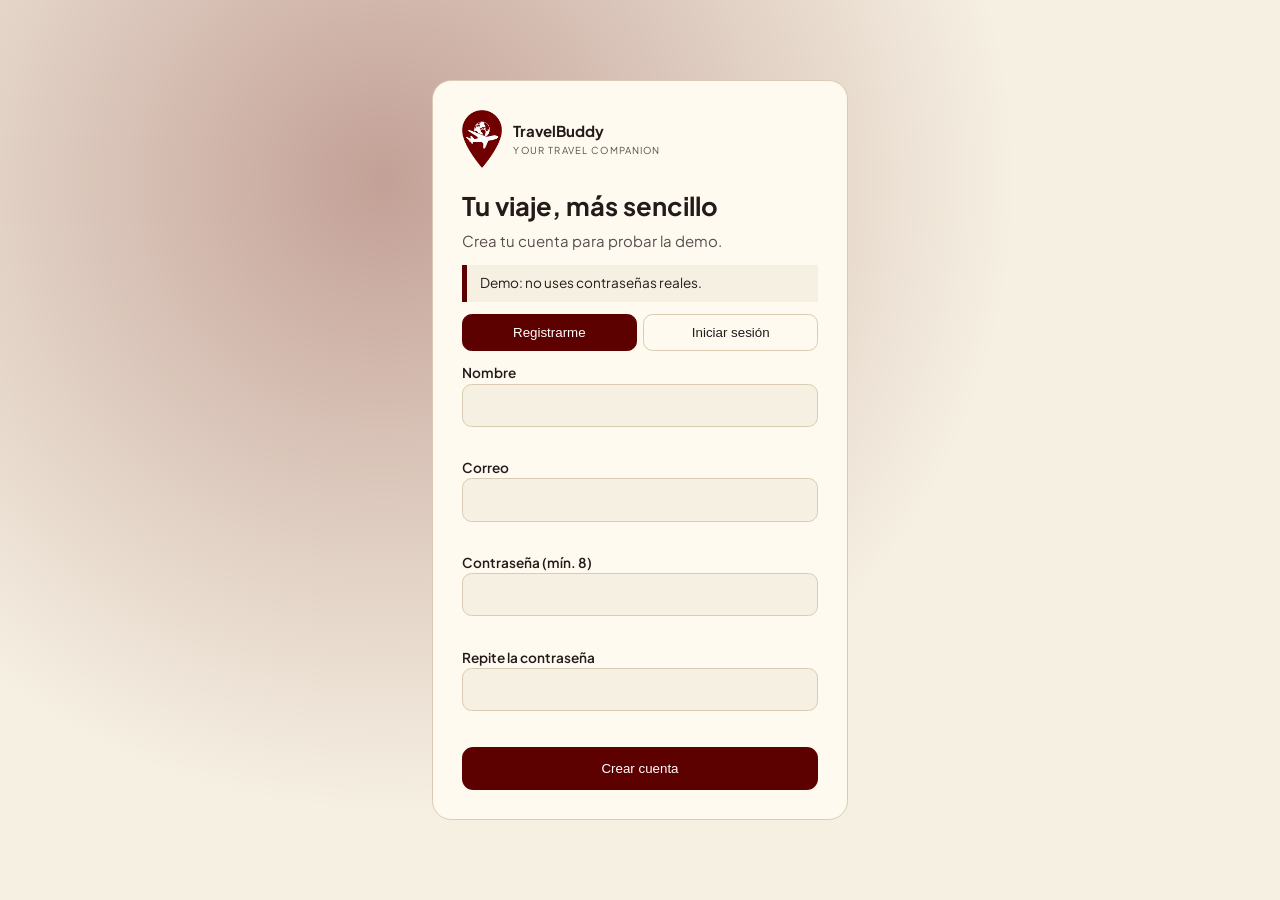
==== commit 4c842a56: "Add files via upload" ====
--- a/index.html
+++ b/index.html
@@ -18,6 +18,14 @@
 <link rel="stylesheet" href="css/styles.css">
 </head>
 <body>
+<svg width="0" height="0" style="position:absolute" aria-hidden="true" focusable="false"><defs>
+<symbol id="i-home" viewBox="0 0 24 24"><path d="M10 20v-6h4v6h5v-8h3L12 3 2 12h3v8z"/></symbol>
+<symbol id="i-explore" viewBox="0 0 24 24"><path d="M12 10.9c-.61 0-1.1.49-1.1 1.1s.49 1.1 1.1 1.1c.61 0 1.1-.49 1.1-1.1s-.49-1.1-1.1-1.1zM12 2C6.48 2 2 6.48 2 12s4.48 10 10 10 10-4.48 10-10S17.52 2 12 2zm2.19 12.19L6 18l3.81-8.19L18 6l-3.81 8.19z"/></symbol>
+<symbol id="i-flight" viewBox="0 0 24 24"><path d="M21 16v-2l-8-5V3.5c0-.83-.67-1.5-1.5-1.5S10 2.67 10 3.5V9l-8 5v2l8-2.5V19l-2 1.5V22l3.5-1 3.5 1v-1.5L13 19v-5.5l8 2.5z"/></symbol>
+<symbol id="i-map" viewBox="0 0 24 24"><path d="M20.5 3l-.16.03L15 5.1 9 3 3.36 4.9c-.21.07-.36.25-.36.48V20.5c0 .28.22.5.5.5l.16-.03L9 18.9l6 2.1 5.64-1.9c.21-.07.36-.25.36-.48V3.5c0-.28-.22-.5-.5-.5zM15 19l-6-2.11V5l6 2.11V19z"/></symbol>
+<symbol id="i-people" viewBox="0 0 24 24"><path d="M16 11c1.66 0 2.99-1.34 2.99-3S17.66 5 16 5c-1.66 0-3 1.34-3 3s1.34 3 3 3zm-8 0c1.66 0 2.99-1.34 2.99-3S9.66 5 8 5C6.34 5 5 6.34 5 8s1.34 3 3 3zm0 2c-2.33 0-7 1.17-7 3.5V19h14v-2.5c0-2.33-4.67-3.5-7-3.5zm8 0c-.29 0-.62.02-.97.05 1.16.84 1.97 1.97 1.97 3.45V19h6v-2.5c0-2.33-4.67-3.5-7-3.5z"/></symbol>
+<symbol id="i-person" viewBox="0 0 24 24"><path d="M12 12c2.21 0 4-1.79 4-4s-1.79-4-4-4-4 1.79-4 4 1.79 4 4 4zm0 2c-2.67 0-8 1.34-8 4v2h16v-2c0-2.66-5.33-4-8-4z"/></symbol>
+</defs></svg>
 <a class="skip" href="#main">Saltar al contenido</a>
 
 <div id="auth" class="authwrap">
@@ -47,15 +55,16 @@
 </div>
 
 <div id="shell" class="shell" hidden>
+  <div class="mstatus" aria-hidden="true"><span>9:41</span><i></i><span>5G ▂▄▆ ▮</span></div>
   <aside class="side">
     <div class="brand"><img class="logo-img" src="assets/logo.png" alt="Logo de TravelBuddy" width="34" height="48"><div><b>TravelBuddy</b><small>YOUR TRAVEL COMPANION</small></div></div>
     <nav aria-label="Menú principal">
-      <button data-go="home" class="on">⌂ Inicio</button>
-      <button data-go="guia">✦ Guía</button>
-      <button data-go="viaje">✈ Mi viaje</button>
-      <button data-go="mapa">⌖ Mapa</button>
-      <button data-go="social">♧ Social</button>
-      <button data-go="perfil">◉ Perfil</button>
+      <button data-go="home" class="on"><span class="nv"><svg class="ic" aria-hidden="true"><use href="#i-home"/></svg></span><span class="nl">Inicio</span></button>
+      <button data-go="guia"><span class="nv"><svg class="ic" aria-hidden="true"><use href="#i-explore"/></svg></span><span class="nl">Guía</span></button>
+      <button data-go="viaje"><span class="nv"><svg class="ic" aria-hidden="true"><use href="#i-flight"/></svg></span><span class="nl">Mi viaje</span></button>
+      <button data-go="mapa"><span class="nv"><svg class="ic" aria-hidden="true"><use href="#i-map"/></svg></span><span class="nl">Mapa</span></button>
+      <button data-go="social"><span class="nv"><svg class="ic" aria-hidden="true"><use href="#i-people"/></svg></span><span class="nl">Social</span></button>
+      <button data-go="perfil"><span class="nv"><svg class="ic" aria-hidden="true"><use href="#i-person"/></svg></span><span class="nl">Perfil</span></button>
     </nav>
     <div class="sidecard"><span class="big">✦</span><b>Tu viaje, más sencillo</b><p>Guías, asistencia y experiencias para disfrutar cada destino.</p></div>
   </aside>
@@ -63,7 +72,7 @@
   <main id="main" class="main">
     <header class="bar">
       <div><small class="kicker">TU COMPAÑERO DE VIAJE</small><h1 id="hola">Hola, viajero</h1><p class="muted">Todo lo que necesitas para tu próximo viaje, en un solo lugar.</p></div>
-      <div class="tools"><button id="themeBtn" class="sq" type="button" aria-label="Cambiar tema">◐</button><span id="avatar" class="avatar" aria-hidden="true">TB</span></div>
+      <div class="tools"><button id="themeBtn" class="sq" type="button" aria-label="Cambiar tema">◐</button><button id="viewBtn" class="sq" type="button" aria-pressed="false" aria-label="Cambiar a vista de móvil" title="Vista móvil">📱</button><span id="avatar" class="avatar" aria-hidden="true">TB</span></div>
     </header>
 
     <section data-page="home">
@@ -78,24 +87,21 @@
       </div>
       <h3 class="sub">Explora TravelBuddy</h3><p class="muted">Todo lo que necesitas para viajar con tranquilidad.</p>
       <div class="cards4">
-        <button class="mini" data-go="guia"><i>✦</i><b>Guía de viaje <em>↗</em></b><span>Aeropuertos, hoteles, documentación y destinos.</span></button>
-        <button class="mini" data-go="viaje"><i>✈</i><b>Mi viaje <em>↗</em></b><span>Vuelo, avión, itinerario y seguimiento familiar.</span></button>
-        <button class="mini" data-go="mapa"><i>⌖</i><b>Mapa <em>↗</em></b><span>Recorre el aeropuerto en 2D y en 3D.</span></button>
-        <button class="mini" data-go="social"><i>♧</i><b>Social <em>↗</em></b><span>Logros, foro y tu mapamundi.</span></button>
+        <button class="mini" data-go="guia"><i><svg class="ic" aria-hidden="true"><use href="#i-explore"/></svg></i><b>Guía de viaje <em>↗</em></b><span>Aeropuertos, hoteles, documentación y destinos.</span></button>
+        <button class="mini" data-go="viaje"><i><svg class="ic" aria-hidden="true"><use href="#i-flight"/></svg></i><b>Mi viaje <em>↗</em></b><span>Vuelo, avión, itinerario y seguimiento familiar.</span></button>
+        <button class="mini" data-go="mapa"><i><svg class="ic" aria-hidden="true"><use href="#i-map"/></svg></i><b>Mapa <em>↗</em></b><span>Recorre el aeropuerto en 2D y en 3D.</span></button>
+        <button class="mini" data-go="social"><i><svg class="ic" aria-hidden="true"><use href="#i-people"/></svg></i><b>Social <em>↗</em></b><span>Logros, foro y tu mapamundi.</span></button>
       </div>
     </section>
 
     <section data-page="guia" hidden>
-      <div class="cards2">
-        <article class="panel"><h3>Antes de salir</h3><ul class="check">
-          <li><label><input type="checkbox"> DNI o pasaporte en vigor</label></li>
-          <li><label><input type="checkbox"> Requisitos de entrada del destino</label></li>
-          <li><label><input type="checkbox"> Tarjeta de embarque descargada</label></li>
-          <li><label><input type="checkbox"> Líquidos en bolsa transparente (máx. 100 ml)</label></li></ul></article>
-        <article class="panel"><h3>En el aeropuerto</h3><p class="muted">Facturación, seguridad y puerta paso a paso. Míralo en la pestaña <b>Mapa</b>.</p></article>
-        <article class="panel"><h3>Hasta tu hotel</h3><p class="muted">La ruta más clara desde que aterrizas hasta que dejas la maleta.</p></article>
-        <article class="panel"><h3>Por la ciudad</h3><p class="muted">Sitios, actividades y comida de tu destino en el itinerario de <b>Mi viaje</b>.</p></article>
-      </div>
+      <article class="panel gh" id="gHero"></article>
+      <div class="cards2"><article class="panel" id="gCheck"></article><article class="panel" id="gAir"></article></div>
+      <h3 class="sub">Hasta tu hotel</h3><div class="cards4" id="gHotel"></div>
+      <h3 class="sub">Por la ciudad</h3><div class="cards4" id="gCity"></div>
+      <h3 class="sub">Tips de TravelBuddy</h3><p class="muted">Los consejos que recomendamos a quienes viajan con nosotros: vídeos, textos y trucos.</p>
+      <div class="fc" id="tChips" role="group" aria-label="Filtrar tips"></div><div class="cards4 tips" id="gTips"></div>
+      <div class="cards2" style="margin-top:1rem"><article class="panel" id="gFacts"></article><article class="panel" id="gReq"></article></div>
     </section>
 
     <section data-page="viaje" hidden>
@@ -123,20 +129,48 @@
     </section>
 
     <section data-page="mapa" hidden>
+      <div class="phone"><span class="notch"></span>
+        <div class="screen">
+          <div class="sbar"><span>9:41</span><span>5G ▂▄▆ ▮</span></div>
+          <div class="apph"><img class="logo-img" src="assets/logo.png" alt="" width="22" height="31"><b>Mapa del aeropuerto</b></div>
       <div id="notes" class="notes" role="status" aria-live="polite"></div>
       <div class="infobar" id="info"></div>
       <div class="row seg" role="group" aria-label="Tipo de mapa">
         <button class="btn sm" id="b2d" aria-pressed="true">Mapa 2D</button><button class="btn sm outline" id="b3d" aria-pressed="false">Vista 3D interior</button>
       </div>
-      <article class="panel" id="v2d"><svg id="plan" viewBox="0 0 700 190" role="img" aria-label="Plano del aeropuerto con tu recorrido hasta la puerta"></svg></article>
+      <article class="panel mapwrap" id="v2d">
+        <svg id="plan" viewBox="0 0 330 430" preserveAspectRatio="xMidYMid slice" role="img" aria-label="Plano del aeropuerto con tu ruta hasta la puerta"></svg>
+        <div class="mapui top"><div class="search" role="search"><span aria-hidden="true">🔍</span><input id="msearch" type="search" placeholder="Buscar en el aeropuerto" aria-label="Buscar en el aeropuerto"></div><div class="chips" id="chips" role="group" aria-label="Filtrar servicios"></div></div>
+        <button class="exp" type="button" aria-label="Ampliar a pantalla completa">⤢</button>
+        <div class="zoom"><button id="zin" type="button" aria-label="Acercar">+</button><button id="zout" type="button" aria-label="Alejar">−</button></div>
+        <div class="sheet" id="sheet"></div>
+      </article>
       <article class="panel" id="v3d" hidden>
-        <div class="vp" id="vp" tabindex="0" role="application" aria-label="Vista 3D del interior del aeropuerto. Flechas arriba y abajo para avanzar, izquierda y derecha para girar."><div class="world" id="world"></div><div class="hud" id="hud"></div></div>
+        <div class="vp" id="vp" tabindex="0" role="application" aria-label="Vista 3D del interior del aeropuerto. Flechas arriba y abajo para avanzar, izquierda y derecha para girar."><div class="world" id="world"></div><div class="hud" id="hud"></div><button class="svbk" id="bck" type="button" aria-label="Retroceder al punto anterior">▼</button><button class="svarr" id="fwd" type="button" aria-label="Avanzar al siguiente punto">▲</button><button class="cmp" id="cmp" type="button" aria-label="Centrar la vista">N</button></div>
+        <button class="exp" type="button" aria-label="Ampliar a pantalla completa">⤢</button>
         <div class="row ctl"><button class="btn sm outline" id="tl">⟲ Mirar izq.</button><button class="btn sm" id="tf">▲ Avanzar</button><button class="btn sm outline" id="tb">▼ Retroceder</button><button class="btn sm outline" id="tr">Mirar der. ⟳</button></div>
       </article>
       <h3 class="sub">Tu recorrido</h3><ol class="steps" id="steps"></ol>
+    
+          <div class="imm" id="imm">
+            <div class="ih"><button id="iback" type="button" aria-label="Salir de pantalla completa">‹</button><b>Travel<span>Buddy</span></b><button class="bell" type="button" aria-label="Notificaciones">🔔<i></i></button></div>
+            <div class="inote" id="inote" role="status"></div>
+            <div class="igate" id="igate"></div>
+            <button class="iloc" id="iloc" type="button" aria-label="Centrar mi ubicación">◎</button>
+            <div class="imini" id="imini" aria-hidden="true"></div>
+            <div class="izoom"><button id="izin" type="button" aria-label="Acercar">+</button><button id="izout" type="button" aria-label="Alejar">−</button></div>
+            <div class="ipills" id="ipills"></div>
+            <div class="isvc"><button class="ihandle" id="ihandle" type="button" aria-expanded="true" aria-label="Ocultar servicios cerca de ti"><span></span><b>Servicios cerca de ti</b><em aria-hidden="true">⌄</em></button><div class="isv" id="isv"></div></div>
+            <nav class="itab" aria-label="Menú principal"><button data-t="home"><svg class="ic" aria-hidden="true"><use href="#i-home"/></svg>Inicio</button><button data-t="guia"><svg class="ic" aria-hidden="true"><use href="#i-explore"/></svg>Guía</button><button data-t="viaje"><svg class="ic" aria-hidden="true"><use href="#i-flight"/></svg>Mi viaje</button><button data-t="mapa" class="on"><svg class="ic" aria-hidden="true"><use href="#i-map"/></svg>Mapa</button><button data-t="social"><svg class="ic" aria-hidden="true"><use href="#i-people"/></svg>Social</button><button data-t="perfil"><svg class="ic" aria-hidden="true"><use href="#i-person"/></svg>Perfil</button></nav>
+          </div>
+          <div class="homebar"></div>
+        </div>
+      </div>
+      <p class="note phone-cap">Prueba la vista 3D: flechas ↑ ↓ para avanzar y ← → para girar.</p>
     </section>
 
     <section data-page="social" hidden>
+      <div class="stats" id="socStats"></div>
       <div class="tabs stabs" role="tablist" aria-label="Secciones sociales">
         <button role="tab" aria-selected="true" data-st="ach">Logros</button><button role="tab" aria-selected="false" data-st="foro">Foro</button><button role="tab" aria-selected="false" data-st="mundo">Mi mundo</button>
       </div>
@@ -144,6 +178,7 @@
       <div data-sp="foro" hidden>
         <article class="panel"><h3>Haz una pregunta</h3>
           <form id="postForm"><label for="pT">Título</label><input id="pT" maxlength="90"><label for="pB">Tu pregunta</label><textarea id="pB" rows="3" maxlength="400"></textarea><small class="err" id="pErr" role="alert"></small><button class="btn" type="submit">Publicar</button></form></article>
+        <div class="fc" id="fchips" role="group" aria-label="Filtrar el foro por categoría"></div>
         <div id="forum"></div>
       </div>
       <div data-sp="mundo" hidden>
@@ -154,17 +189,35 @@
     </section>
 
     <section data-page="perfil" hidden>
-      <article class="panel"><h3>Tu perfil</h3><p id="perfInfo" class="muted"></p>
-        <div class="row"><button class="btn sm" id="tutAgain" type="button">Ver tutorial de nuevo</button><button class="btn sm outline" id="logout" type="button">Cerrar sesión</button></div></article>
+      <article class="panel prof"><span class="avL" id="avL" aria-hidden="true">TB</span><div><h3 id="perfName"></h3><p id="perfInfo" class="muted"></p><span class="badge">Perfil público</span></div></article>
+      <div class="stats" id="perfStats"></div>
+      <article class="panel"><h3>Accesibilidad</h3><p class="muted sm">TravelBuddy tendrá tres modos de uso. Todavía no se pueden cambiar en esta demo.</p>
+        <ul class="plain" id="a11y">
+          <li><b>Modo sencillo</b> <span class="badge">Próximamente</span><br><span class="muted sm">Textos grandes, pocas opciones y pasos guiados.</span></li>
+          <li><b>Modo normal</b> <span class="badge">Activo</span><br><span class="muted sm">La experiencia estándar de TravelBuddy.</span></li>
+          <li><b>Modo avanzado</b> <span class="badge">Próximamente</span><br><span class="muted sm">Más datos de vuelo y aeropuerto, atajos de teclado y personalización.</span></li>
+        </ul></article>
+      <h3 class="sub">Mis logros</h3><div class="achs" id="achP"></div>
+      <article class="panel" style="margin-top:1rem"><h3>Mi mapamundi</h3><svg id="world3" viewBox="0 8 360 142" class="wmap" role="img" aria-label="Mapamundi en blanco y negro; los países visitados aparecen coloreados"></svg><div class="map" id="myMap2"></div></article>
+      <article class="panel"><h3>Mis últimas intervenciones en el foro</h3><div id="myPosts"></div></article>
+      <article class="panel"><div class="row"><button class="btn sm" id="tutAgain" type="button">Ver tutorial de nuevo</button><button class="btn sm outline" id="logout" type="button">Cerrar sesión</button></div></article>
     </section>
     <footer class="foot">TRAVELBUDDY · YOUR TRAVEL COMPANION · PROTOTIPO DE PRESENTACIÓN · <span class="prov">Nombre del equipo</span></footer>
   </main>
-</div>
-
-<div id="tut" class="tut" role="dialog" aria-modal="false" aria-labelledby="tutT" tabindex="-1" hidden>
+  <div id="tut" class="tut" role="dialog" aria-modal="false" aria-labelledby="tutT" tabindex="-1" hidden>
   <h2 id="tutT"></h2><p id="tutP"></p><p class="muted sm" id="tutProg" aria-live="polite"></p>
   <div class="row"><button class="btn sm outline" id="tutSkip" type="button">Saltar</button><button class="btn sm outline" id="tutPrev" type="button">Anterior</button><button class="btn sm" id="tutNext" type="button">Siguiente</button></div>
 </div>
+  <button class="chatfab" id="chatfab" type="button" aria-expanded="false" aria-controls="chat">💬 <span>Pregunta a Buddy</span></button>
+  <section class="chat" id="chat" role="dialog" aria-labelledby="chatT" hidden>
+    <header><b id="chatT">Buddy · asistente de viaje</b><button id="chatx" type="button" aria-label="Cerrar el chat">✕</button></header>
+    <p class="chatnote">Asistente de demostración con respuestas predefinidas. Para normas oficiales, consulta a tu aerolínea.</p>
+    <div class="cmsgs" id="cmsgs" aria-live="polite"></div>
+    <div class="cchips" id="cchips"></div>
+    <form class="cform" id="cform"><input id="cin" aria-label="Escribe tu pregunta" placeholder="Normas, destinos, consejos…" autocomplete="off"><button class="btn sm" type="submit">Enviar</button></form>
+  </section>
+</div>
+
 <script src="js/flights.js"></script>
 <script src="js/main.js"></script>
 </body>
--- a/css/styles.css
+++ b/css/styles.css
@@ -0,0 +1,376 @@
+/* TravelBuddy · estilo de aplicación de escritorio. Marca: #5d0000 / #223052 */
+:root{--mbg:#e8eaed;--mbld:#f5f3ef;--mroad:#fff;--mline:#cfd3d8;--route:#1a73e8;--bg:#f6f0e2;--side:#efe7d3;--card:#fffaf0;--line:#d9ccb2;--text:#241a1a;--muted:#5a4e4e;--brand:#5d0000;--brand2:#7a1f2e;--navy:#223052;--accent:#5d0000;--on:#fff}
+[data-theme=dark]{--mbg:#1b2635;--mbld:#2a3647;--mroad:#3b4b61;--mline:#4a5b73;--route:#8ab4f8;--bg:#0d1427;--side:#101a30;--card:#15213b;--line:#25324f;--text:#f3ecdf;--muted:#aab3c5;--accent:#f0a8a8}
+*{box-sizing:border-box}
+body{margin:0;background:var(--bg);color:var(--text);font:15px/1.5 'Plus Jakarta Sans',system-ui,sans-serif}
+h1,h2,h3,p{margin:0}
+.muted{color:var(--muted)}.sm{font-size:.85rem}
+:focus-visible{outline:3px solid var(--accent);outline-offset:2px}
+.skip{position:absolute;left:-999px}.skip:focus{left:8px;top:8px;background:var(--card);padding:.5rem;z-index:9}
+[hidden]{display:none!important}
+.brand{display:flex;gap:.7rem;align-items:center}.brand small{display:block;font-size:.6rem;letter-spacing:.12em;color:var(--muted)}
+.logo-img{height:3rem;width:auto}
+.authbox .logo-img{height:3.6rem}
+.logo-i{display:grid;place-items:center;width:2.8rem;height:2.8rem;border-radius:.8rem;background:linear-gradient(135deg,var(--brand2),var(--brand));color:#fff;font-size:1.3rem}
+.shell{display:grid;grid-template-columns:244px 1fr;min-height:100vh}
+.side{background:var(--side);border-right:1px solid var(--line);padding:1.1rem .8rem;display:flex;flex-direction:column;gap:1.4rem;position:sticky;top:0;height:100vh}
+.side nav{display:flex;flex-direction:column;gap:.3rem}
+.side nav button{all:unset;cursor:pointer;padding:.9rem 1rem;border-radius:.7rem;color:var(--muted);font-weight:600}
+.side nav button:hover{background:var(--card)}
+.side nav button.on{background:linear-gradient(90deg,var(--brand2),var(--brand));color:#fff}
+.side nav button:focus-visible{outline:3px solid var(--accent)}
+.sidecard{margin-top:auto;background:var(--card);border:1px solid var(--line);border-radius:1rem;padding:1rem;font-size:.85rem}
+.sidecard p{color:var(--muted);margin-top:.3rem}.big{display:block;font-size:1.3rem;margin-bottom:.6rem}
+.main{padding:1.2rem 2rem 2rem;max-width:1100px;width:100%;margin:auto}
+.bar{display:flex;justify-content:space-between;align-items:flex-start;margin-bottom:1.2rem}
+.kicker{font-size:.65rem;letter-spacing:.15em;font-weight:800}
+.bar h1{font-size:1.8rem;font-weight:800}
+.tools{display:flex;gap:.6rem;align-items:center}
+.sq{width:2.6rem;height:2.6rem;border-radius:.7rem;border:1px solid var(--line);background:var(--card);color:var(--text);cursor:pointer;font-size:1.1rem}
+.avatar{display:grid;place-items:center;width:2.6rem;height:2.6rem;border-radius:50%;background:#f1d9d9;color:var(--brand);font-weight:800}
+.hero{display:grid;grid-template-columns:1.1fr 1fr;border-radius:1.2rem;overflow:hidden;background:linear-gradient(120deg,var(--brand2),var(--brand));color:#fff;min-height:21rem}
+.hero-t{padding:2rem;display:flex;flex-direction:column;gap:1rem;justify-content:center}
+.hero h2{font-size:clamp(1.8rem,3.5vw,2.8rem);line-height:1.1;font-weight:800}
+.hero p{max-width:30rem;opacity:.95}
+.chip{align-self:flex-start;font-size:.65rem;font-weight:800;letter-spacing:.1em;padding:.4rem .8rem;border:1px solid #ffffff55;border-radius:2rem;background:#00000022}
+.hero-img{position:relative;background:url(../assets/hero.jpg) center/cover,linear-gradient(180deg,#34406b 0%,#a8627a 60%,#e0a58f 100%)}
+.tag{position:absolute;right:1rem;bottom:1rem;background:#000a;padding:.3rem .7rem;border-radius:.4rem;font-size:.7rem;letter-spacing:.08em}
+.row{display:flex;gap:.6rem;flex-wrap:wrap;align-items:center;margin-top:.6rem}.row input{flex:1;min-width:10rem}
+.btn{border:2px solid var(--brand);background:var(--brand);color:#fff;border-radius:.7rem;padding:.75rem 1.2rem;font:700 .95rem inherit;cursor:pointer}
+[data-theme=dark] .btn:not(.white){border-color:var(--accent)}
+.btn:hover{filter:brightness(1.25)}.btn.sm{padding:.5rem .9rem}.btn.full{width:100%;margin-top:1rem}
+.btn.white{background:#fff;color:var(--brand);border-color:#fff}
+.btn.outline{background:transparent;color:inherit;border-color:#ffffff88}
+.panel .btn.outline,dialog .btn.outline,.authbox .btn.outline{color:var(--accent);border-color:var(--accent)}
+.sub{margin-top:1.8rem;font-size:1.25rem}
+.cards4{display:grid;grid-template-columns:repeat(auto-fit,minmax(14rem,1fr));gap:1rem;margin:1rem 0}
+.mini{all:unset;box-sizing:border-box;cursor:pointer;background:var(--card);border:1px solid var(--line);border-radius:1rem;padding:1.1rem;display:flex;flex-direction:column;gap:.5rem}
+.mini:hover{border-color:var(--accent)}.mini:focus-visible{outline:3px solid var(--accent)}
+.mini i{font-style:normal;display:grid;place-items:center;width:2.8rem;height:2.8rem;border-radius:.8rem;background:#5d000033;color:var(--accent);font-size:1.1rem}
+.mini b{display:flex;justify-content:space-between}.mini em{font-style:normal;opacity:.7}.mini span{color:var(--muted);font-size:.85rem}
+.banner{display:flex;gap:1rem;align-items:center;background:linear-gradient(90deg,var(--brand2),var(--brand));color:#fff;border-radius:1rem;padding:1.2rem}.banner .big{margin:0}.banner p{font-size:.85rem;opacity:.9}
+.cards2{display:grid;grid-template-columns:repeat(auto-fit,minmax(20rem,1fr));gap:1rem}
+.panel{background:var(--card);border:1px solid var(--line);border-radius:1rem;padding:1.3rem;margin-bottom:1rem}.cards2 .panel{margin:0}
+.panel h3{margin-bottom:.6rem}
+.check,.plain{list-style:none;padding:0;margin:0}.check li,.plain li{padding:.3rem 0}
+.ficha{display:grid;grid-template-columns:repeat(auto-fit,minmax(9rem,1fr));gap:.7rem}
+.ficha div{background:var(--bg);border:1px solid var(--line);padding:.7rem;border-radius:.7rem}.ficha b{display:block;font-size:.7rem;color:var(--muted)}
+.timeline{list-style:none;padding:0;margin:.5rem 0 1rem .4rem;border-left:4px solid var(--line)}
+.timeline li{position:relative;padding:.4rem 0 .4rem 1.1rem;color:var(--muted)}
+.timeline li::before{content:'';position:absolute;left:-.85rem;top:.8rem;width:.85rem;height:.85rem;border-radius:50%;background:var(--line)}
+.timeline .done{color:var(--text)}.timeline .done::before{background:var(--brand)}
+.timeline .now{color:var(--accent);font-weight:800}.timeline .now::before{background:var(--accent);box-shadow:0 0 0 4px var(--bg)}
+.famsg{border-left:5px solid var(--brand);background:var(--bg);padding:.7rem .9rem;border-radius:.5rem}
+.map{list-style:none;padding:0;display:flex;flex-wrap:wrap;gap:.5rem;margin:0}
+.map li{padding:.4rem .9rem;border:1px dashed var(--line);border-radius:2rem;color:var(--muted)}
+.map li.on{background:var(--brand);border:1px solid var(--brand);color:#fff;font-weight:700}
+.foot{margin-top:2rem;text-align:center;font-size:.65rem;letter-spacing:.12em;color:var(--muted)}.prov{border-bottom:2px dotted var(--accent)}
+.authwrap{min-height:100vh;display:grid;place-items:center;padding:1rem;background:radial-gradient(circle at 30% 20%,#5d000055,transparent 55%),var(--bg)}
+.authbox{width:100%;max-width:26rem;background:var(--card);border:1px solid var(--line);border-radius:1.2rem;padding:1.8rem}
+.authbox h1{font-size:1.6rem;margin:1.2rem 0 .3rem}
+.warn{background:var(--bg);border-left:5px solid var(--brand);padding:.5rem .8rem;margin:.8rem 0;font-size:.85rem}
+.tabs{display:flex;gap:.4rem;margin:.8rem 0}
+.tabs button{flex:1;padding:.6rem;border:1px solid var(--line);background:none;color:var(--text);border-radius:.6rem;font:700 .9rem inherit;cursor:pointer}
+.tabs [aria-selected=true]{background:var(--brand);border-color:var(--brand);color:#fff}
+label{display:block;margin:.7rem 0 .15rem;font-weight:600;font-size:.85rem}
+input:not([type=checkbox]){width:100%;padding:.65rem .8rem;border:1px solid var(--line);border-radius:.6rem;background:var(--bg);color:var(--text);font:inherit}
+.err{display:block;min-height:1.1rem;color:#b00020}[data-theme=dark] .err{color:#ff9aa8}
+dialog{border:2px solid var(--brand);border-radius:1.2rem;background:var(--card);color:var(--text);max-width:28rem;padding:1.6rem}dialog::backdrop{background:#000a}dialog h2{margin-bottom:.5rem}
+@media(max-width:860px){.shell{grid-template-columns:1fr}.side{position:static;height:auto}.side nav{flex-direction:row;flex-wrap:wrap}.sidecard{display:none}.hero{grid-template-columns:1fr}.hero-img{min-height:11rem}.main{padding:1rem}}
+@media(prefers-reduced-motion:reduce){*{animation:none!important;transition:none!important}}
+/* ===== Ampliación: animaciones, tutorial, mapa, social ===== */
+.side{z-index:5}
+@keyframes up{from{opacity:0;transform:translateY(14px)}to{opacity:1;transform:none}}
+@keyframes pan{from{background-position:40% 50%}to{background-position:60% 50%}}
+@keyframes glow{from{box-shadow:0 0 0 4px var(--accent),0 0 0 9999px rgba(5,8,18,.78),0 0 14px 4px var(--accent)}to{box-shadow:0 0 0 4px var(--accent),0 0 0 9999px rgba(5,8,18,.78),0 0 32px 10px var(--accent)}}
+@keyframes ping{0%{r:7;opacity:1}100%{r:22;opacity:0}}
+[data-page].in>*{animation:up .55s cubic-bezier(.2,.7,.2,1) both}
+[data-page].in>*:nth-child(2){animation-delay:.07s}[data-page].in>*:nth-child(3){animation-delay:.14s}[data-page].in>*:nth-child(4){animation-delay:.21s}
+.cards4 .mini,.panel,.btn,.sq,.side nav button{transition:transform .25s,border-color .25s,background .25s,filter .25s,box-shadow .25s}
+.mini:hover,.panel:hover{transform:translateY(-3px)}.btn:active,.sq:active{transform:scale(.96)}
+.hero-img{background-size:130% auto,cover;animation:pan 18s ease-in-out infinite alternate}
+.authbox{animation:up .6s both}
+.spot{position:relative;z-index:1001;border-radius:.8rem;animation:glow 1.4s ease-in-out infinite alternate}
+.tut{position:fixed;z-index:1002;width:min(22rem,calc(100vw - 2rem));background:var(--card);border:2px solid var(--accent);border-radius:1rem;padding:1.2rem;box-shadow:0 12px 40px #000a;animation:up .35s both}
+.tut h2{font-size:1.15rem;margin-bottom:.4rem}
+select,textarea{padding:.6rem;border:1px solid var(--line);border-radius:.6rem;background:var(--bg);color:var(--text);font:inherit;width:100%}
+.row select{width:auto}
+.det{margin-top:.8rem}
+.itb{margin:.9rem 0 .3rem;font-size:.8rem;letter-spacing:.1em;color:var(--accent);font-weight:800}
+.it{background:var(--bg);border:1px solid var(--line);border-left:5px solid var(--brand);border-radius:.7rem;padding:.7rem .9rem;margin:.4rem 0;animation:up .4s both}
+.it b{display:block}.it small{color:var(--muted)}.it .tp{display:inline-block;font-size:.7rem;font-weight:800;border:1px solid var(--accent);color:var(--accent);border-radius:1rem;padding:0 .5rem;margin-right:.4rem}
+.notes{margin-bottom:.8rem}.note{background:var(--card);border:1px solid var(--accent);border-left-width:8px;border-radius:.8rem;padding:.7rem 1rem;margin-bottom:.5rem;animation:up .4s both}
+.note.next{border-color:var(--line);border-left-color:var(--navy)}
+.infobar{display:grid;grid-template-columns:repeat(auto-fit,minmax(10rem,1fr));gap:.7rem;margin-bottom:.8rem}
+.infobar div{background:var(--card);border:1px solid var(--line);border-radius:.8rem;padding:.7rem 1rem}.infobar small{display:block;color:var(--muted);font-size:.72rem}.infobar b{font-size:1.2rem}
+.seg{margin:.4rem 0 .8rem}.seg .btn[aria-pressed=true]{background:var(--brand);color:#fff;border-color:var(--accent)}
+#plan{width:100%;height:auto}#plan text{font:600 11px 'Plus Jakarta Sans',sans-serif;fill:var(--text)}
+.zone{fill:var(--bg);stroke:var(--line);stroke-width:2;transition:fill .5s}.zone.on{fill:#5d000044;stroke:var(--accent)}
+.vp{position:relative;height:360px;overflow:hidden;perspective:520px;background:#0a0d18;border-radius:.8rem;cursor:grab}
+.world{position:absolute;left:50%;top:50%;width:0;height:0;transform-style:preserve-3d;transition:transform 1.4s cubic-bezier(.45,.05,.25,1)}
+.world>div{position:absolute}
+.fl{background:repeating-linear-gradient(90deg,transparent 0 99px,#0003 99px 100px),repeating-linear-gradient(0deg,transparent 0 99px,#0003 99px 100px),#c9bfae}
+.ce{background:repeating-linear-gradient(0deg,#fff 0 20px,#d8d4cc 20px 300px);opacity:.95}
+.wl{background:linear-gradient(180deg,#e9e4d8 0 60%,#9fb4d4 60% 100%)}
+.wr{background:repeating-linear-gradient(90deg,#222c48 0 70px,#8fb2e6 70px 150px);}
+.ew{background:var(--brand);color:#fff;display:grid;place-items:center;font:800 28px sans-serif}
+.sg{background:#223052;color:#fff;border:2px solid #fff;border-radius:8px;display:grid;place-items:center;font:700 17px sans-serif;text-align:center}
+.bd{background:#fff;color:#241a1a;border:3px solid #5d0000;border-radius:10px;padding:8px 10px;font:600 13px/1.35 sans-serif;box-sizing:border-box;width:200px;height:130px}
+.bd b{color:#5d0000;display:block;margin-bottom:3px}
+.hud{position:absolute;left:.7rem;bottom:.7rem;right:.7rem;background:#000b;color:#fff;border-radius:.6rem;padding:.5rem .8rem;font-size:.85rem;pointer-events:none}
+.ctl{justify-content:center}
+.steps{list-style:none;padding:0;display:grid;gap:.5rem}.steps button{all:unset;box-sizing:border-box;width:100%;cursor:pointer;background:var(--card);border:1px solid var(--line);border-radius:.8rem;padding:.8rem 1rem;display:flex;justify-content:space-between;gap:1rem}
+.steps button[aria-current=step]{border:2px solid var(--accent);background:#5d000033}.steps button:focus-visible{outline:3px solid var(--accent)}
+.stabs button{font-size:1rem;padding:.8rem}
+.bar-o,.bar-i{height:.9rem;background:var(--bg);border:1px solid var(--line);border-radius:1rem;overflow:hidden}
+.bar-o i,.bar-i i{display:block;height:100%;background:linear-gradient(90deg,var(--brand2),var(--brand));border-radius:1rem;transition:width 1s cubic-bezier(.2,.7,.2,1)}
+.achs{display:grid;grid-template-columns:repeat(auto-fit,minmax(18rem,1fr));gap:1rem}
+.ac{background:var(--card);border:2px solid var(--line);border-radius:1rem;padding:1.1rem;display:grid;gap:.5rem}
+.ac.ok{border-color:var(--accent)}.ac.lock{opacity:.85}.ac .ic{font-size:1.6rem}
+.ac h4{margin:0;font-size:1.05rem}.badge{justify-self:start;font-size:.75rem;font-weight:800;padding:.15rem .6rem;border-radius:1rem;border:1px solid var(--line)}
+.ok .badge{background:var(--brand);color:#fff;border-color:var(--brand)}
+.post{background:var(--card);border:1px solid var(--line);border-radius:1rem;padding:1.1rem;margin-bottom:1rem}
+.post h4{margin:.3rem 0;font-size:1.1rem}.who{display:flex;gap:.6rem;align-items:center;font-size:.85rem;color:var(--muted)}
+.av{display:grid;place-items:center;width:2.2rem;height:2.2rem;border-radius:50%;background:var(--navy);color:#fff;font-weight:800;font-size:.8rem}
+.rp{margin:.7rem 0 0 1rem;padding-left:1rem;border-left:3px solid var(--line)}.rp div{margin:.5rem 0}.rp .ok2{color:var(--accent);font-weight:700;font-size:.78rem}
+.mine{border-color:var(--accent)}
+.wmap{width:100%;height:auto;background:#fff;border:2px solid #111;border-radius:.7rem}
+.land{fill:#f1f1f1;stroke:#111;stroke-width:.5}.c{fill:#fff;stroke:#111;stroke-width:.5;cursor:pointer;transition:fill .7s}.c.on{fill:var(--brand)}
+.map{margin-top:.8rem}.map button{padding:.5rem 1rem;border:2px dashed var(--line);background:none;color:var(--text);border-radius:2rem;font:600 .9rem inherit;cursor:pointer;margin:.2rem}
+.map button[aria-pressed=true]{background:var(--brand);border:2px solid var(--brand);color:#fff}
+@media(prefers-reduced-motion:reduce){.world{transition:none}.spot{animation:none;box-shadow:0 0 0 4px var(--accent),0 0 0 9999px rgba(5,8,18,.78)}}
+/* Refuerzo: los botones del menú usan "all:unset", así que el foco del tutorial necesita más especificidad */
+.spot.spot{position:relative;z-index:1001;border-radius:.8rem;animation:glow 1.4s ease-in-out infinite alternate;background:var(--card);color:var(--text)}
+@media(prefers-reduced-motion:reduce){.spot.spot{animation:none;box-shadow:0 0 0 4px var(--accent),0 0 0 9999px rgba(5,8,18,.78)}}
+
+/* ===== Mapa dentro de un móvil ===== */
+.phone{position:relative;width:390px;max-width:100%;margin:.5rem auto 0;padding:12px;border-radius:52px;background:#0b0b10;border:2px solid #34343f;box-shadow:0 30px 70px #000a,0 0 70px #5d000066}
+.notch{position:absolute;top:12px;left:50%;transform:translateX(-50%);width:120px;height:26px;background:#0b0b10;border-radius:0 0 18px 18px;z-index:4}
+.screen{position:relative;height:780px;overflow-y:auto;overflow-x:hidden;background:var(--bg);border-radius:40px;padding:0 .8rem 2rem;scrollbar-width:thin}
+.sbar{position:sticky;top:0;z-index:3;display:flex;justify-content:space-between;padding:.7rem 1.4rem .3rem;font-size:.78rem;font-weight:800;background:var(--bg)}
+.apph{display:flex;align-items:center;gap:.5rem;margin:.3rem 0 .8rem;font-size:1.05rem}
+.homebar{position:sticky;bottom:-1.6rem;width:36%;height:5px;margin:1rem auto 0;border-radius:3px;background:var(--muted);opacity:.7}
+.phone .infobar{grid-template-columns:1fr 1fr;gap:.5rem}.phone .infobar div{padding:.5rem .7rem}.phone .infobar b{font-size:1rem}
+.phone .panel{padding:.7rem}.phone .panel:hover{transform:none}
+.phone .note{font-size:.8rem;padding:.5rem .7rem}
+.phone .vp{height:290px;touch-action:pan-y}
+.phone .ctl{gap:.35rem}.phone .ctl .btn{padding:.4rem .55rem;font-size:.75rem}
+.phone .seg .btn{flex:1}
+.phone .sub{font-size:1.05rem;margin-top:1rem}
+.phone .steps button{padding:.6rem .7rem;font-size:.85rem;flex-direction:column;gap:.1rem}
+.phone-cap{text-align:center;margin-top:1rem}
+
+/* ===== Mapa 2D estilo Google Maps y 3D estilo Street View ===== */
+.mapwrap{position:relative;padding:0!important;overflow:hidden;background:var(--mbg);aspect-ratio:330/430;border-radius:1rem}
+.mapwrap #plan{width:100%;height:100%;display:block}
+#plan .mt{fill:var(--mtx,#3c4043);stroke:var(--mroad);stroke-width:3;paint-order:stroke}
+[data-theme=dark] #plan .mt{fill:#e8eaed;stroke:#1b2635}
+.mapui.top{position:absolute;top:.5rem;left:.5rem;right:3rem;z-index:2;max-width:26rem}
+.search{display:flex;align-items:center;gap:.4rem;background:#fff;color:#3c4043;border-radius:2rem;box-shadow:0 2px 8px #0004;padding:.3rem .8rem}
+.mapui .search input{border:0;background:none;padding:.25rem;color:#3c4043;outline:none;width:100%}
+.chips{display:flex;gap:.35rem;overflow-x:auto;margin-top:.4rem;scrollbar-width:none}
+.chips button{flex:none;background:#fff;color:#3c4043;border:1px solid #dadce0;border-radius:2rem;padding:.2rem .75rem;font:600 .75rem 'Plus Jakarta Sans',sans-serif;cursor:pointer;box-shadow:0 1px 4px #0003}
+.chips button[aria-pressed=true]{background:#e8f0fe;color:#1a73e8;border-color:#1a73e8}
+.zoom{position:absolute;right:.5rem;bottom:5.4rem;display:grid;gap:2px;z-index:2}
+.zoom button{width:2.2rem;height:2.2rem;background:#fff;color:#3c4043;border:0;font-size:1.2rem;cursor:pointer;box-shadow:0 1px 5px #0004}
+.zoom button:first-child{border-radius:.5rem .5rem 0 0}.zoom button:last-child{border-radius:0 0 .5rem .5rem}
+.sheet{position:absolute;left:.5rem;right:.5rem;bottom:.5rem;z-index:2;background:#fff;color:#202124;border-radius:1rem;padding:.7rem .9rem;box-shadow:0 -2px 12px #0004;display:flex;justify-content:space-between;align-items:center;gap:.5rem}
+.sheet b{display:block}.sheet span{font-size:.8rem;color:#188038;font-weight:700}
+.exp{position:absolute;top:.5rem;right:.5rem;z-index:3;width:2.2rem;height:2.2rem;border-radius:.5rem;border:0;background:#fff;color:#3c4043;font-size:1.1rem;cursor:pointer;box-shadow:0 1px 5px #0004}
+#v3d{position:relative}#v3d .exp{top:1rem;right:1rem}
+.ar i{display:block;width:22px;height:22px;margin:11px;border-left:7px solid #fff;border-top:7px solid #fff;transform:rotate(225deg);filter:drop-shadow(0 0 2px #0007)}
+.rt{background:linear-gradient(90deg,#8b1e3f00,#8b1e3fe6 12%,#8b1e3fe6 88%,#8b1e3f00)}.pin3{width:34px;height:34px;border-radius:50%;background:#8b1e3f;color:#fff;display:grid;place-items:center;font-size:17px;border:3px solid #fff;box-sizing:border-box}
+.svarr{position:absolute;left:50%;bottom:4.3rem;transform:translateX(-50%);width:54px;height:54px;border-radius:50%;border:3px solid #fff;background:#1a73e8dd;color:#fff;font-size:1.4rem;cursor:pointer;box-shadow:0 4px 14px #0008;animation:bob 1.4s ease-in-out infinite alternate}
+@keyframes bob{to{transform:translateX(-50%) translateY(-7px)}}
+.cmp{position:absolute;top:.7rem;left:.7rem;width:2.3rem;height:2.3rem;border-radius:50%;border:0;background:#fff;color:#ea4335;font-weight:800;cursor:pointer;box-shadow:0 1px 5px #0006}
+.stats{display:grid;grid-template-columns:repeat(auto-fit,minmax(9rem,1fr));gap:.7rem;margin-bottom:1rem}
+.stats div{background:var(--card);border:1px solid var(--line);border-radius:1rem;padding:.8rem 1rem;color:var(--muted);font-size:.85rem}
+.stats b{display:block;font-size:1.6rem;color:var(--accent)}
+.prof{display:flex;gap:1.2rem;align-items:center}
+.avL{display:grid;place-items:center;flex:none;width:4.5rem;height:4.5rem;border-radius:50%;background:var(--brand);color:#fff;font-size:1.5rem;font-weight:800}
+#a11y li{padding:.6rem 0;border-bottom:1px solid var(--line)}#a11y li:last-child{border:0}
+.fc{display:flex;flex-wrap:wrap;gap:.4rem;margin-bottom:1rem}
+.fc button{padding:.5rem 1rem;border:2px solid var(--line);background:none;color:var(--text);border-radius:2rem;font:600 .9rem 'Plus Jakarta Sans',sans-serif;cursor:pointer}
+.fc button[aria-pressed=true]{background:var(--brand);color:#fff;border-color:var(--brand)}
+/* Vista completa: inmersiva y dentro del móvil */
+body.pfull::after{content:'';position:fixed;inset:0;background:rgba(5,8,18,.86);z-index:1999}
+.phone.full{position:fixed;left:50%;top:50%;transform:translate(-50%,-50%);z-index:2000;height:min(920px,96vh);width:auto;aspect-ratio:390/820;max-width:96vw;margin:0;animation:pop .4s both}
+@keyframes pop{from{opacity:0;transform:translate(-50%,-47%) scale(.95)}}
+.full .screen{height:100%;padding:0;overflow:hidden}
+.full .screen>*:not(.sbar):not(#v2d):not(#v3d):not(.imm){display:none}
+.full .sbar{position:absolute;left:0;right:0;top:0;z-index:6;padding-top:.8rem}
+.full #v2d,.full #v3d{position:absolute;inset:0;margin:0;padding:0;aspect-ratio:auto;border:0;border-radius:0;transform:none}
+.full #v3d .vp{position:absolute;inset:0;height:auto;border-radius:0}
+.full #v3d .ctl,.full .hud,.full .cmp,.full .exp,.full .mapui,.full .zoom,.full .sheet{display:none}
+.full .svarr{bottom:15rem}
+.world{scale:var(--vz,1)}
+.imm{display:none;position:absolute;inset:0;z-index:5;pointer-events:none}
+.full .imm{display:block}.imm>*{position:absolute;pointer-events:auto}
+.ih{left:0;right:0;top:2.6rem;height:3.2rem;background:var(--bg);display:flex;align-items:center;justify-content:space-between;padding:0 .8rem;font-size:1.3rem;font-weight:800;color:var(--sec)}
+.ih b span{color:var(--accent)}
+.ih button{all:unset;cursor:pointer;font-size:1.5rem;color:var(--text);position:relative;width:2rem;text-align:center}
+.ih button:focus-visible{outline:3px solid var(--accent)}
+.bell i{position:absolute;top:0;right:0;width:.6rem;height:.6rem;border-radius:50%;background:var(--brand)}
+.inote{left:.6rem;right:.6rem;top:6.1rem;background:var(--card);color:var(--text);border-radius:.8rem;box-shadow:0 2px 10px #0004;display:flex;align-items:center;gap:.6rem;padding:.5rem .7rem;font-weight:700;font-size:.82rem;animation:up .4s both}
+.inote:empty{display:none}.inote .ni{background:var(--brand);border-radius:.4rem;padding:.2rem .35rem}
+.inote button{all:unset;margin-left:auto;cursor:pointer;font-size:1.1rem;padding:0 .2rem}
+.igate{left:.6rem;top:9.6rem;background:var(--card);color:var(--text);border-radius:.8rem;box-shadow:0 2px 10px #0004;padding:.5rem .8rem;display:grid;min-width:9.5rem}
+.igate .gl{font-size:.68rem;color:var(--muted)}.igate b{font-size:1.7rem;color:var(--sec);line-height:1.1}.igate span:last-child{font-size:.8rem}
+.iloc,.izoom button{border:0;background:var(--card);color:var(--text);box-shadow:0 2px 8px #0005;cursor:pointer}
+.iloc{right:.6rem;top:9.6rem;width:2.6rem;height:2.6rem;border-radius:50%;font-size:1.3rem}
+.imini{left:.6rem;bottom:12.4rem;width:5rem;height:6.2rem;border-radius:.8rem;overflow:hidden;box-shadow:0 2px 10px #0006;border:2px solid #fff}
+.izoom{right:.6rem;bottom:12.4rem;display:grid;gap:.4rem}.izoom button{width:2.5rem;height:2.5rem;border-radius:.6rem;font-size:1.3rem}
+.ipills{left:0;right:0;top:44%;height:0}
+.pill{position:absolute;top:0;background:var(--brand);color:#fff;border:0;border-radius:2rem;padding:.45rem .8rem;font:700 .8rem 'Plus Jakarta Sans',sans-serif;box-shadow:0 3px 10px #0007;cursor:pointer;animation:up .4s both}
+.pill.l{left:.6rem}.pill.r{right:.6rem;top:2rem}
+.isvc{left:0;right:0;bottom:4.5rem;background:var(--bg);border-radius:1.2rem 1.2rem 0 0;padding:.7rem .8rem .5rem;box-shadow:0 -4px 14px #0004}
+.isvc b{display:block;margin-bottom:.5rem;color:var(--sec)}
+.isv{display:flex;gap:.5rem;overflow-x:auto;scrollbar-width:none;padding:.2rem .2rem .3rem}
+.isv button{flex:none;width:4.5rem;height:4.5rem;border-radius:.9rem;border:0;background:var(--brand);color:#fff;display:grid;place-items:center;align-content:center;gap:.1rem;font:700 .62rem 'Plus Jakarta Sans',sans-serif;cursor:pointer}
+.isv button i{font-style:normal;font-size:1.3rem}.isv button[aria-pressed=true]{background:var(--navy);outline:3px solid var(--route)}
+.itab{left:0;right:0;bottom:0;height:4.5rem;background:var(--card);display:flex;justify-content:space-around;padding:.45rem .2rem 1.3rem;border-top:1px solid var(--line)}
+.itab button{all:unset;cursor:pointer;display:grid;justify-items:center;align-content:start;gap:.05rem;font-size:.6rem;font-weight:700;color:var(--sec);width:16%;border-radius:.4rem}
+.itab button i{font-style:normal;font-size:1.2rem}.itab button.on{color:var(--accent);box-shadow:0 3px 0 var(--accent)}
+.itab button:focus-visible{outline:3px solid var(--accent)}
+/* Guía */
+.gh{display:flex;gap:1.5rem;align-items:center;flex-wrap:wrap;background:linear-gradient(120deg,var(--card),var(--alt))}
+.gh h3{font-size:1.6rem;margin:.1rem 0}
+.ring{position:relative;display:grid;place-items:center;width:6.8rem;height:6.8rem;border-radius:50%;background:conic-gradient(var(--brand) calc(var(--p)*1%),var(--line) 0);transition:background .8s}
+.ring::after{content:'';position:absolute;inset:.6rem;border-radius:50%;background:var(--card)}.ring b{position:relative;z-index:1;font-size:1.5rem}
+.gt{margin:1rem 0 .1rem;color:var(--accent)}
+.gsteps{list-style:none;padding:0;margin:0 0 1rem;border-left:3px solid var(--line);margin-left:1.2rem}
+.gsteps li{display:flex;gap:.8rem;align-items:flex-start;margin:.2rem 0 .9rem -1.35rem}
+.gi{flex:none;display:grid;place-items:center;width:2.4rem;height:2.4rem;border-radius:50%;background:var(--brand);color:#fff;font-size:1.1rem}
+.gsteps p{margin:0}
+.gcard{display:grid;gap:.4rem;margin:0!important}.gcard b{font-size:1rem}.gcard p{margin:0}.gcard .tp{justify-self:start}
+details{border-bottom:1px solid var(--line);padding:.6rem 0}details:last-child{border:0}
+summary{cursor:pointer;font-weight:700}summary:focus-visible{outline:3px solid var(--accent)}details p{margin:.4rem 0 0}
+
+/* Panel de servicios plegable */
+.ihandle{all:unset;touch-action:none;box-sizing:border-box;width:100%;cursor:pointer;display:grid;grid-template-columns:1fr auto;align-items:center;gap:.35rem .5rem;padding-bottom:.45rem}
+.ihandle:focus-visible{outline:3px solid var(--accent);border-radius:.5rem}
+.ihandle span{grid-column:1/-1;justify-self:center;width:2.8rem;height:5px;border-radius:3px;background:var(--muted);opacity:.6}
+.ihandle b{margin:0!important;display:block}.ihandle em{font-style:normal;font-size:1.3rem;color:var(--sec);transition:transform .3s}
+.phone.min .ihandle em{transform:rotate(180deg)}
+.isvc{transition:transform .35s cubic-bezier(.2,.7,.2,1)}
+.phone.full.min .isvc{transform:translateY(calc(100% - 3rem))}
+.imini,.izoom,.svarr,.svbk{transition:bottom .35s}
+.svbk{display:none;position:absolute;left:calc(50% + 2.4rem);bottom:15.6rem;width:42px;height:42px;border-radius:50%;border:3px solid #fff;background:#8b1e3fdd;color:#fff;font-size:1.1rem;cursor:pointer;box-shadow:0 4px 12px #0008}
+.full .svbk{display:block}
+.phone.full.min .svarr{bottom:9.8rem}.phone.full.min .svbk{bottom:10.1rem}.phone.full.min .imini,.phone.full.min .izoom{bottom:8rem}
+/* Tips */
+.tcard{display:grid;gap:.45rem;margin:0!important;align-content:start}.tcard b{font-size:1rem}.tcard p{margin:0}
+.tl{margin:.1rem 0;padding-left:1.1rem;font-size:.85rem;color:var(--muted)}
+.vcard{position:relative;aspect-ratio:16/9;border-radius:.8rem;background:linear-gradient(135deg,var(--brand2),var(--navy));display:grid;place-items:center;overflow:hidden}
+.vplay{width:3.4rem;height:3.4rem;border-radius:50%;border:3px solid #fff;background:#0007;color:#fff;font-size:1.2rem;cursor:pointer;transition:transform .25s}.vplay:hover{transform:scale(1.1)}
+.vplay:focus-visible{outline:3px solid #fff;outline-offset:3px}
+.vdur{position:absolute;right:.5rem;bottom:.4rem;background:#000b;color:#fff;border-radius:.3rem;padding:0 .4rem;font-size:.75rem}
+.vcard video{width:100%;height:100%;object-fit:cover}.vmiss{color:#fff;text-align:center;padding:.5rem;margin:0}
+.favb{justify-self:start;border:2px solid var(--line);background:none;color:var(--text);border-radius:2rem;padding:.3rem .9rem;font:700 .8rem 'Plus Jakarta Sans',sans-serif;cursor:pointer}
+.favb[aria-pressed=true]{background:var(--brand);border-color:var(--brand);color:#fff}
+
+/* ===== Chatbot Buddy ===== */
+.chatfab{position:fixed;right:1.2rem;bottom:1.2rem;z-index:900;background:var(--brand);color:#fff;border:2px solid var(--accent);border-radius:2rem;padding:.8rem 1.2rem;font:700 .95rem 'Plus Jakarta Sans',sans-serif;box-shadow:0 6px 20px #0008;cursor:pointer;animation:up .5s both}
+.chatfab:hover{filter:brightness(1.25)}.chatfab:focus-visible{outline:3px solid var(--accent);outline-offset:3px}
+.chat{position:fixed;right:1.2rem;bottom:1.2rem;z-index:901;width:min(23rem,calc(100vw - 2rem));height:min(34rem,76vh);background:var(--card);color:var(--text);border:2px solid var(--accent);border-radius:1.2rem;display:flex;flex-direction:column;box-shadow:0 12px 40px #000a;overflow:hidden;animation:up .35s both}
+.chat[hidden]{display:none}
+.chat header{display:flex;justify-content:space-between;align-items:center;background:var(--brand);color:#fff;padding:.7rem 1rem}
+.chat header button{all:unset;cursor:pointer;font-size:1.1rem;padding:0 .3rem}.chat header button:focus-visible{outline:3px solid #fff}
+.chatnote{margin:0;padding:.4rem .9rem;font-size:.72rem;color:var(--muted);background:var(--alt)}
+.cmsgs{flex:1;overflow-y:auto;padding:.8rem;display:flex;flex-direction:column;gap:.5rem}
+.cm{max-width:88%;padding:.55rem .8rem;border-radius:1rem;font-size:.9rem;line-height:1.45;animation:up .3s both}
+.cm.b{background:var(--bg);border:1px solid var(--line);align-self:flex-start;border-bottom-left-radius:.3rem}
+.cm.u{background:var(--brand);color:#fff;align-self:flex-end;border-bottom-right-radius:.3rem}
+.cm.t{opacity:.65;font-style:italic}
+.cchips{display:flex;gap:.4rem;overflow-x:auto;padding:.4rem .8rem;scrollbar-width:thin}
+.fcb{flex:none;border:2px solid var(--line);background:none;color:var(--text);border-radius:2rem;padding:.3rem .8rem;font:600 .75rem 'Plus Jakarta Sans',sans-serif;cursor:pointer}.fcb:hover{border-color:var(--accent)}
+.cform{display:flex;gap:.5rem;padding:.6rem;border-top:1px solid var(--line)}
+/* ===== Vista móvil de toda la app ===== */
+.mstatus{display:none}
+body.mview{background:radial-gradient(circle at 50% 25%,#3a0d1c,#05080f 70%);overflow:hidden}
+body.mview .shell{display:block;position:fixed;left:50%;top:50%;transform:translate(-50%,-50%);height:min(900px,96vh);width:auto;aspect-ratio:390/820;max-width:96vw;min-height:0;border:12px solid #0b0b10;outline:2px solid #34343f;border-radius:52px;overflow:hidden;background:var(--bg);box-shadow:0 30px 70px #000a,0 0 70px #5d000066;z-index:10;animation:pop .4s both}
+body.mview .mstatus{display:flex;justify-content:space-between;position:absolute;left:0;right:0;top:0;z-index:40;padding:.7rem 1.4rem .3rem;font-size:.78rem;font-weight:800;background:var(--bg)}
+body.mview .mstatus i{position:absolute;left:50%;top:0;transform:translateX(-50%);width:7.5rem;height:1.6rem;background:#0b0b10;border-radius:0 0 1rem 1rem}
+body.mview .main{height:100%;overflow-y:auto;padding:2.8rem .9rem 5.6rem;max-width:none;width:auto;margin:0}
+body.mview .side{position:absolute;top:auto;bottom:0;left:0;right:0;height:auto;flex-direction:row;padding:.3rem .2rem 1rem;gap:0;z-index:30;border-right:0;border-top:1px solid var(--line)}
+body.mview .side .brand,body.mview .sidecard{display:none}
+body.mview .side nav{flex-direction:row;width:100%;justify-content:space-around;gap:0}
+body.mview .side nav button{flex:1;padding:.6rem .1rem;font-size:.6rem;text-align:center;white-space:nowrap;border-radius:.6rem}
+body.mview .bar{margin-bottom:.8rem}body.mview .bar h1{font-size:1.3rem}body.mview .bar p{display:none}
+body.mview .hero{grid-template-columns:1fr;min-height:0}body.mview .hero-t{padding:1.2rem}body.mview .hero h2{font-size:1.6rem}body.mview .hero-img{min-height:9rem}
+body.mview .cards2,body.mview .achs{grid-template-columns:1fr}
+body.mview .foot,body.mview .phone-cap{display:none}
+body.mview .prof{flex-wrap:wrap}body.mview .sub{font-size:1.1rem}body.mview .gh{gap:1rem}
+body.mview .tut{width:calc(100% - 1.5rem)}
+body.mview .chatfab{bottom:5.6rem;right:.9rem;padding:.7rem .9rem}body.mview .chatfab span{display:none}
+body.mview .chat{left:.6rem;right:.6rem;bottom:5.6rem;width:auto;height:min(62%,32rem)}
+/* el móvil del mapa se integra en la vista móvil */
+body.mview .phone:not(.full){width:auto;padding:0;border:0;border-radius:0;background:none;box-shadow:none;margin:0}
+body.mview .phone:not(.full) .notch,body.mview .phone:not(.full) .sbar,body.mview .phone:not(.full) .homebar,body.mview .phone:not(.full) .apph{display:none}
+body.mview .phone:not(.full) .screen{height:auto;overflow:visible;background:none;padding:0;border-radius:0}
+body.mview .phone.full{left:0;top:0;transform:none;width:100%;height:100%;aspect-ratio:auto;max-width:none;border:0;border-radius:0;padding:0;animation:none}
+body.mview.pfull::after{display:none}
+
+/* ===== Iconos vectoriales ===== */
+.ic{width:1.3rem;height:1.3rem;fill:currentColor;flex:none}
+.side nav button{display:flex;align-items:center;gap:.8rem}
+.nv{display:grid;place-items:center}
+.mini i .ic{width:1.3rem;height:1.3rem}
+.itab .ic{width:1.35rem;height:1.35rem}
+/* ===== Vista móvil: aspecto de aplicación ===== */
+@keyframes slide{from{opacity:0;transform:translateX(16px)}}
+body.mview [data-page].in>*{animation:slide .3s both}
+body.mview .main{padding:2.4rem .75rem 5rem;font-size:14px}
+/* barra superior fija con el título de la pantalla */
+body.mview .bar{position:sticky;top:2.4rem;z-index:20;align-items:center;background:var(--bg);margin:0 -.75rem .6rem;padding:.35rem .75rem;border-bottom:1px solid var(--line)}
+body.mview .kicker{display:none}
+body.mview .bar h1{font-size:1.15rem}
+body.mview .sq{width:2.2rem;height:2.2rem;border-radius:.6rem;font-size:1rem}
+body.mview .avatar{width:2.2rem;height:2.2rem;font-size:.8rem}
+body.mview .tools{gap:.4rem}
+/* barra de pestañas inferior: icono sobre etiqueta, indicador en píldora */
+body.mview .side{background:var(--card);padding:.25rem .3rem .9rem;box-shadow:0 -4px 14px #0003}
+body.mview .side nav button{display:grid;justify-items:center;align-content:start;gap:.15rem;padding:.3rem 0;min-height:3rem;font-size:.62rem;font-weight:700;color:var(--muted);background:none}
+body.mview .side nav button:hover{background:none}
+body.mview .side nav button.on{background:none;color:var(--accent)}
+body.mview .nv{padding:.15rem 1rem;border-radius:1rem;transition:background .25s,color .25s}
+body.mview .side nav button.on .nv{background:var(--brand);color:#fff}
+body.mview .ic{width:1.35rem;height:1.35rem}
+/* tarjetas y tipografía compactas */
+body.mview .panel{padding:.8rem;border-radius:.9rem;margin-bottom:.6rem}
+body.mview .panel h3{font-size:.98rem;margin-bottom:.4rem}
+body.mview .sub{font-size:1rem;margin-top:1.1rem}
+body.mview .btn{padding:.6rem 1rem;font-size:.88rem}body.mview .btn.sm{padding:.5rem .8rem;font-size:.8rem}
+body.mview .muted.sm,body.mview .note{font-size:.78rem}
+body.mview input:not([type=checkbox]),body.mview select,body.mview textarea{padding:.55rem .7rem;font-size:.9rem}
+body.mview .hero{border-radius:1rem}body.mview .hero-t{padding:1rem;gap:.6rem}body.mview .hero h2{font-size:1.35rem}body.mview .hero p{font-size:.85rem}body.mview .hero-img{min-height:6.5rem}body.mview .chip{font-size:.58rem}
+body.mview .cards4{grid-template-columns:1fr 1fr;gap:.5rem}
+body.mview .mini{padding:.7rem;gap:.3rem}body.mview .mini i{width:2.2rem;height:2.2rem}body.mview .mini b{font-size:.88rem}body.mview .mini em{display:none}body.mview .mini span{font-size:.72rem;line-height:1.3}
+/* logros: filas compactas con icono, barra y progreso */
+body.mview .achs{grid-template-columns:1fr;gap:.45rem}
+body.mview .ac{grid-template-columns:2.2rem 1fr auto;align-items:center;gap:.15rem .6rem;padding:.6rem .7rem;border-radius:.9rem}
+body.mview .ac .ic{grid-row:1/span 4;font-size:1.5rem;text-align:center}
+body.mview .ac h4{grid-column:2;font-size:.9rem}
+body.mview .ac .badge{grid-column:3;grid-row:1;font-size:.6rem;padding:.05rem .45rem}
+body.mview .ac p,body.mview .ac .bar-i,body.mview .ac small{grid-column:2/-1}
+body.mview .ac p{font-size:.72rem;margin:0}body.mview .ac .bar-i{height:.5rem}body.mview .ac small{font-size:.68rem}
+/* estadísticas y chips en carrusel táctil */
+body.mview .stats{display:flex;overflow-x:auto;gap:.5rem;scroll-snap-type:x mandatory;margin:0 -.75rem .6rem;padding:0 .75rem;scrollbar-width:none}
+body.mview .stats div{flex:none;min-width:6.4rem;scroll-snap-align:start;padding:.5rem .7rem;font-size:.7rem}body.mview .stats b{font-size:1.2rem}
+body.mview .fc{flex-wrap:nowrap;overflow-x:auto;margin:0 -.75rem .6rem;padding:0 .75rem;scrollbar-width:none}
+body.mview .fc button{flex:none;padding:.4rem .8rem;font-size:.78rem}
+body.mview .stabs button{padding:.5rem;font-size:.85rem}
+body.mview #gHotel,body.mview #gCity,body.mview #gTips{display:flex;overflow-x:auto;scroll-snap-type:x mandatory;gap:.6rem;margin:0 -.75rem;padding:0 .75rem .5rem;scrollbar-width:none}
+body.mview #gHotel>*,body.mview #gCity>*,body.mview #gTips>*{flex:0 0 76%;scroll-snap-align:start}
+/* ficha, línea de tiempo, perfil, foro */
+body.mview .ficha{grid-template-columns:1fr 1fr;gap:.4rem}body.mview .ficha div{padding:.45rem .6rem;font-size:.85rem}
+body.mview .timeline li{padding:.3rem 0 .3rem 1rem}
+body.mview .ring{width:5rem;height:5rem}body.mview .ring::after{inset:.45rem}body.mview .ring b{font-size:1.1rem}body.mview .gh h3{font-size:1.25rem}
+body.mview .avL{width:3.4rem;height:3.4rem;font-size:1.1rem}
+body.mview .post{padding:.8rem;margin-bottom:.6rem}body.mview .post h4{font-size:.98rem}
+body.mview .infobar div{padding:.4rem .6rem}body.mview .infobar b{font-size:.95rem}
+body.mview .chatfab{width:3rem;height:3rem;padding:0;border-radius:50%;display:grid;place-items:center;font-size:1.3rem;bottom:5.2rem}
+
+/* cabecera de la app anclada bajo la barra de estado (no se mueve con el scroll) */
+body.mview .main{padding-top:5.5rem}
+body.mview .bar{position:absolute;top:2.2rem;left:0;right:0;height:3rem;margin:0;padding:0 .75rem;z-index:20}
